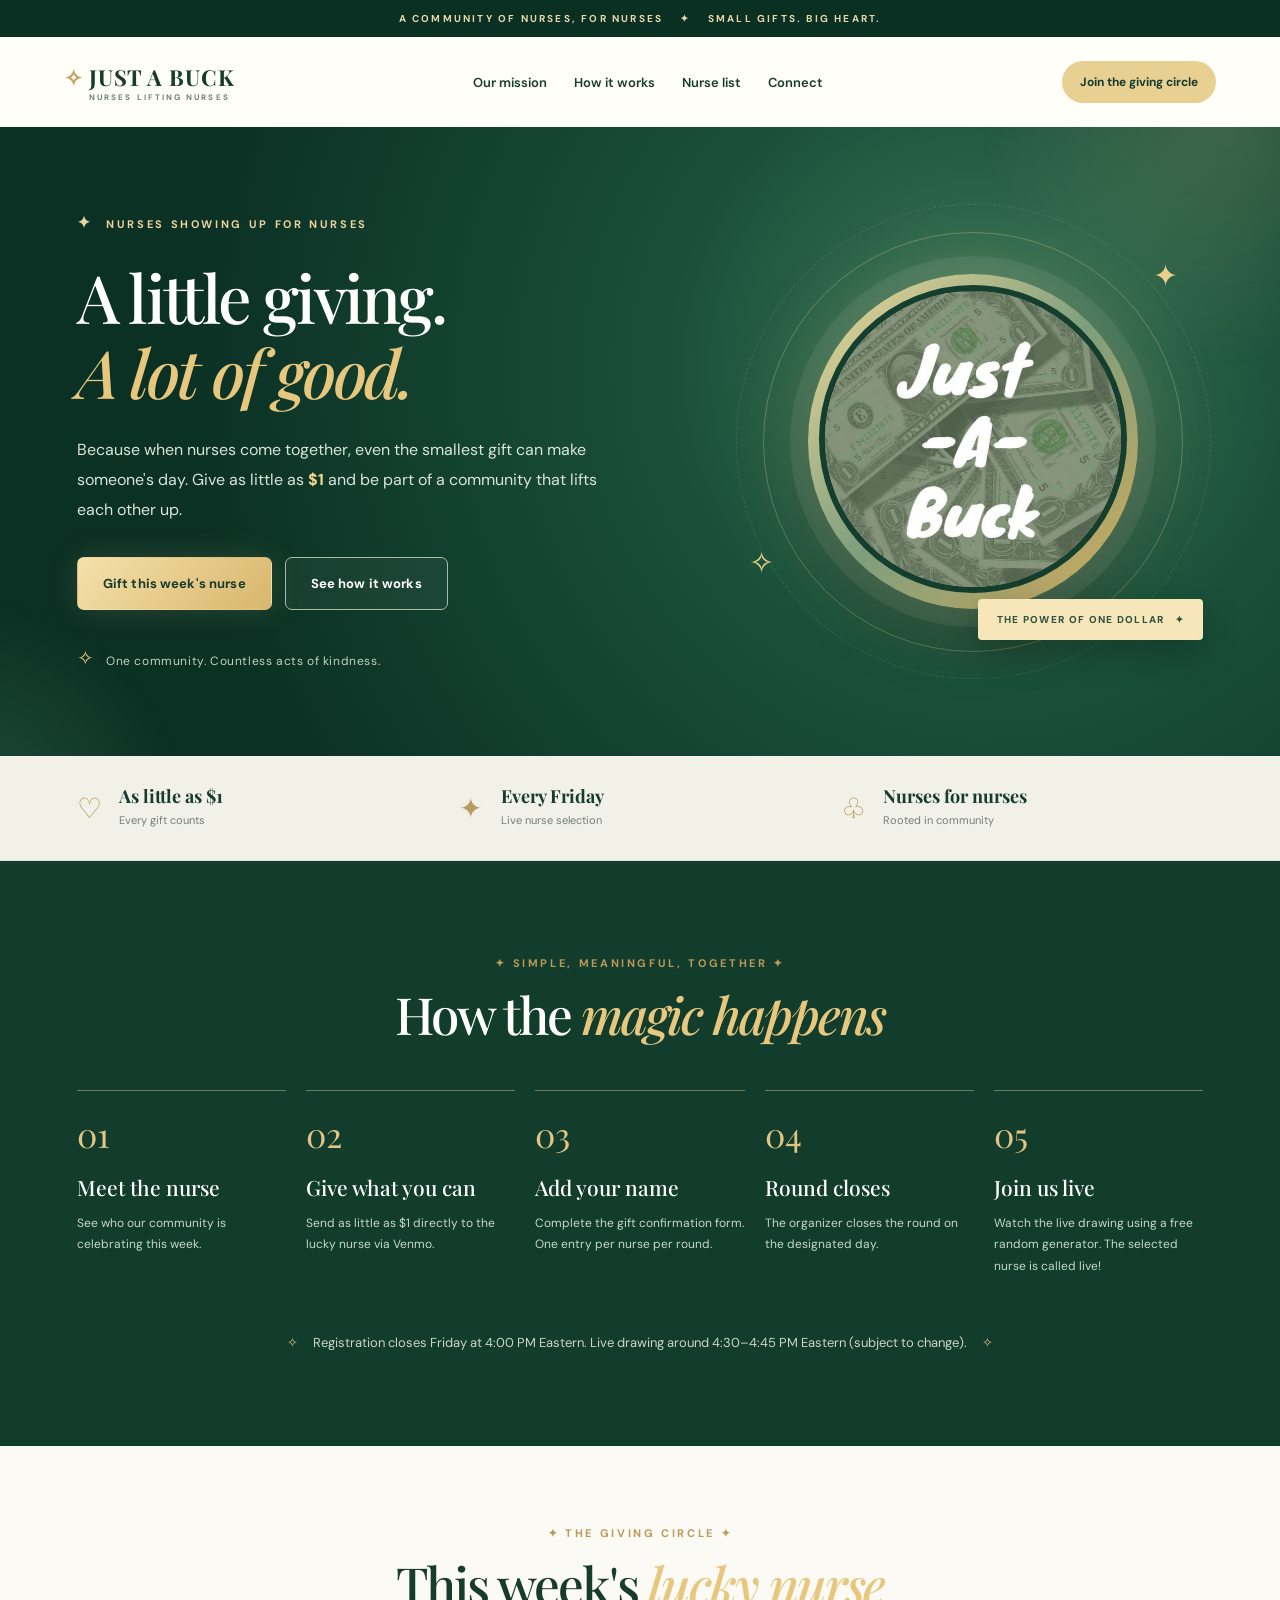
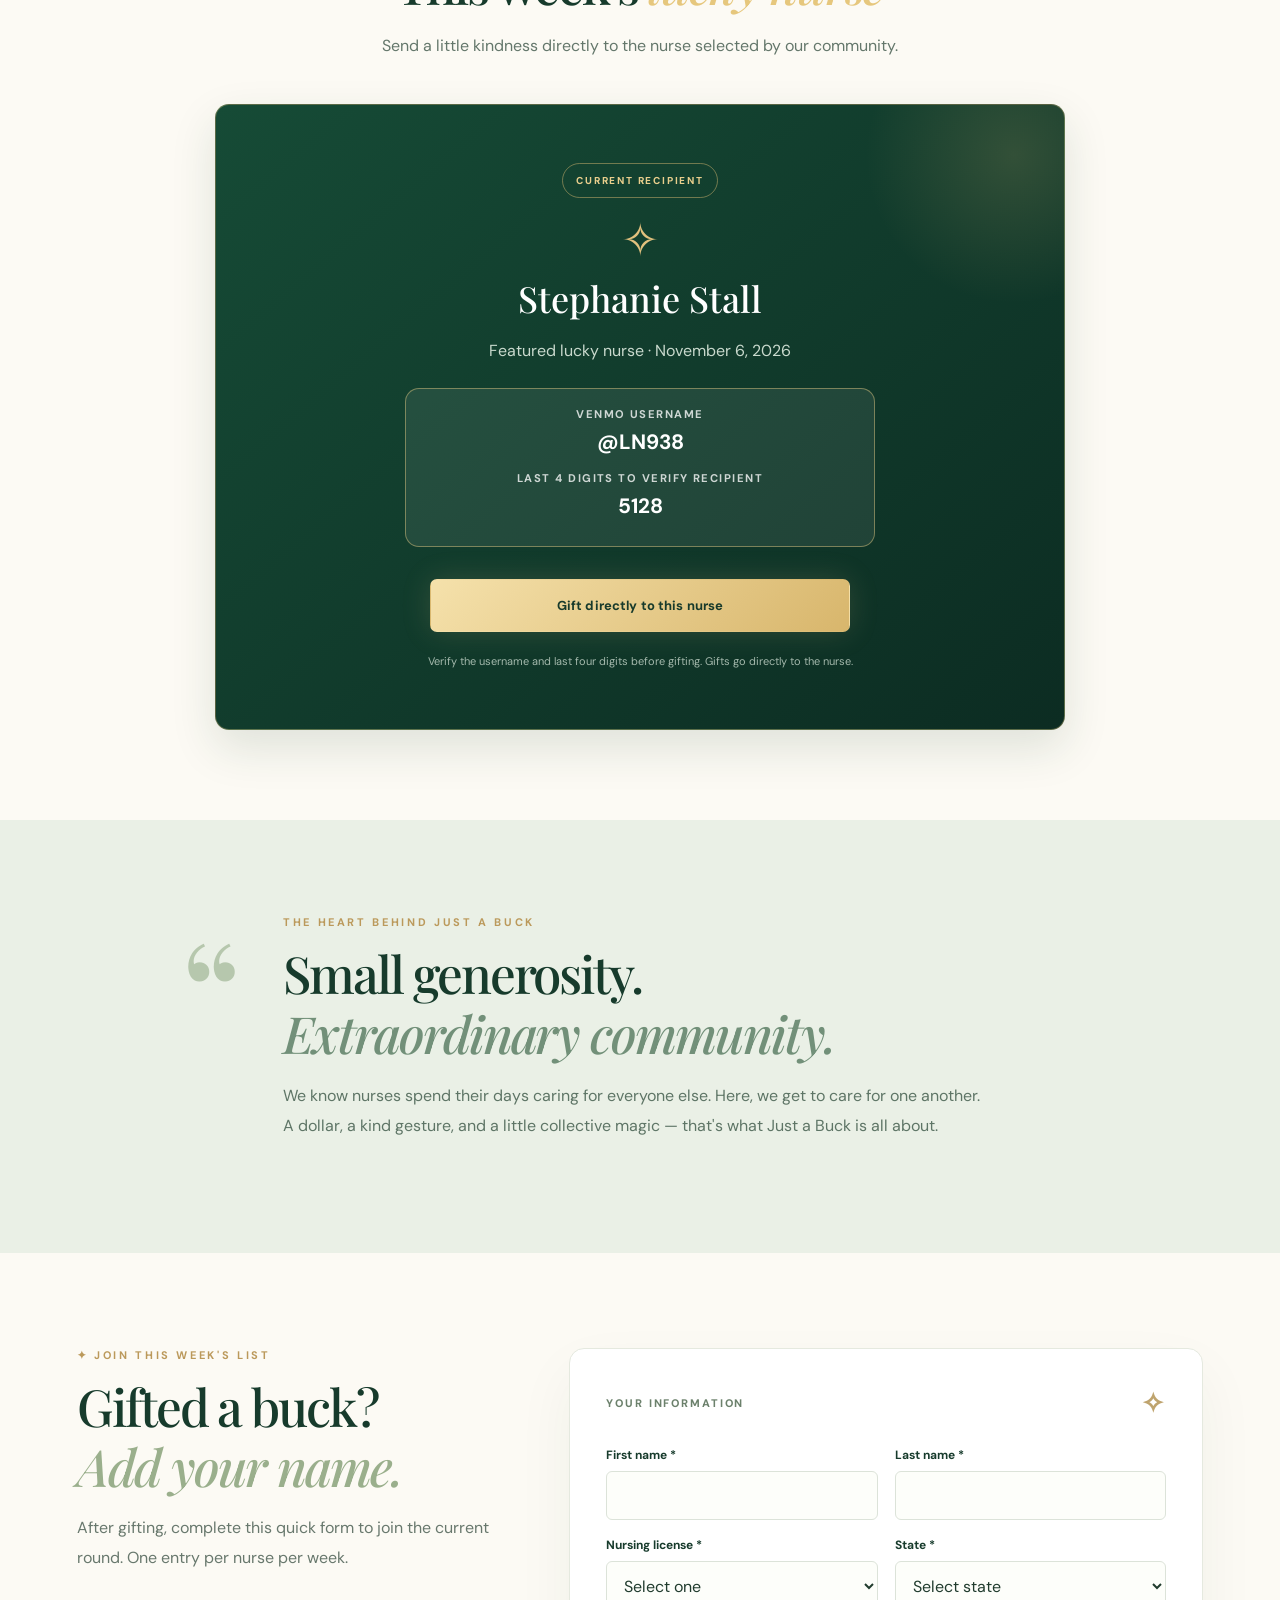
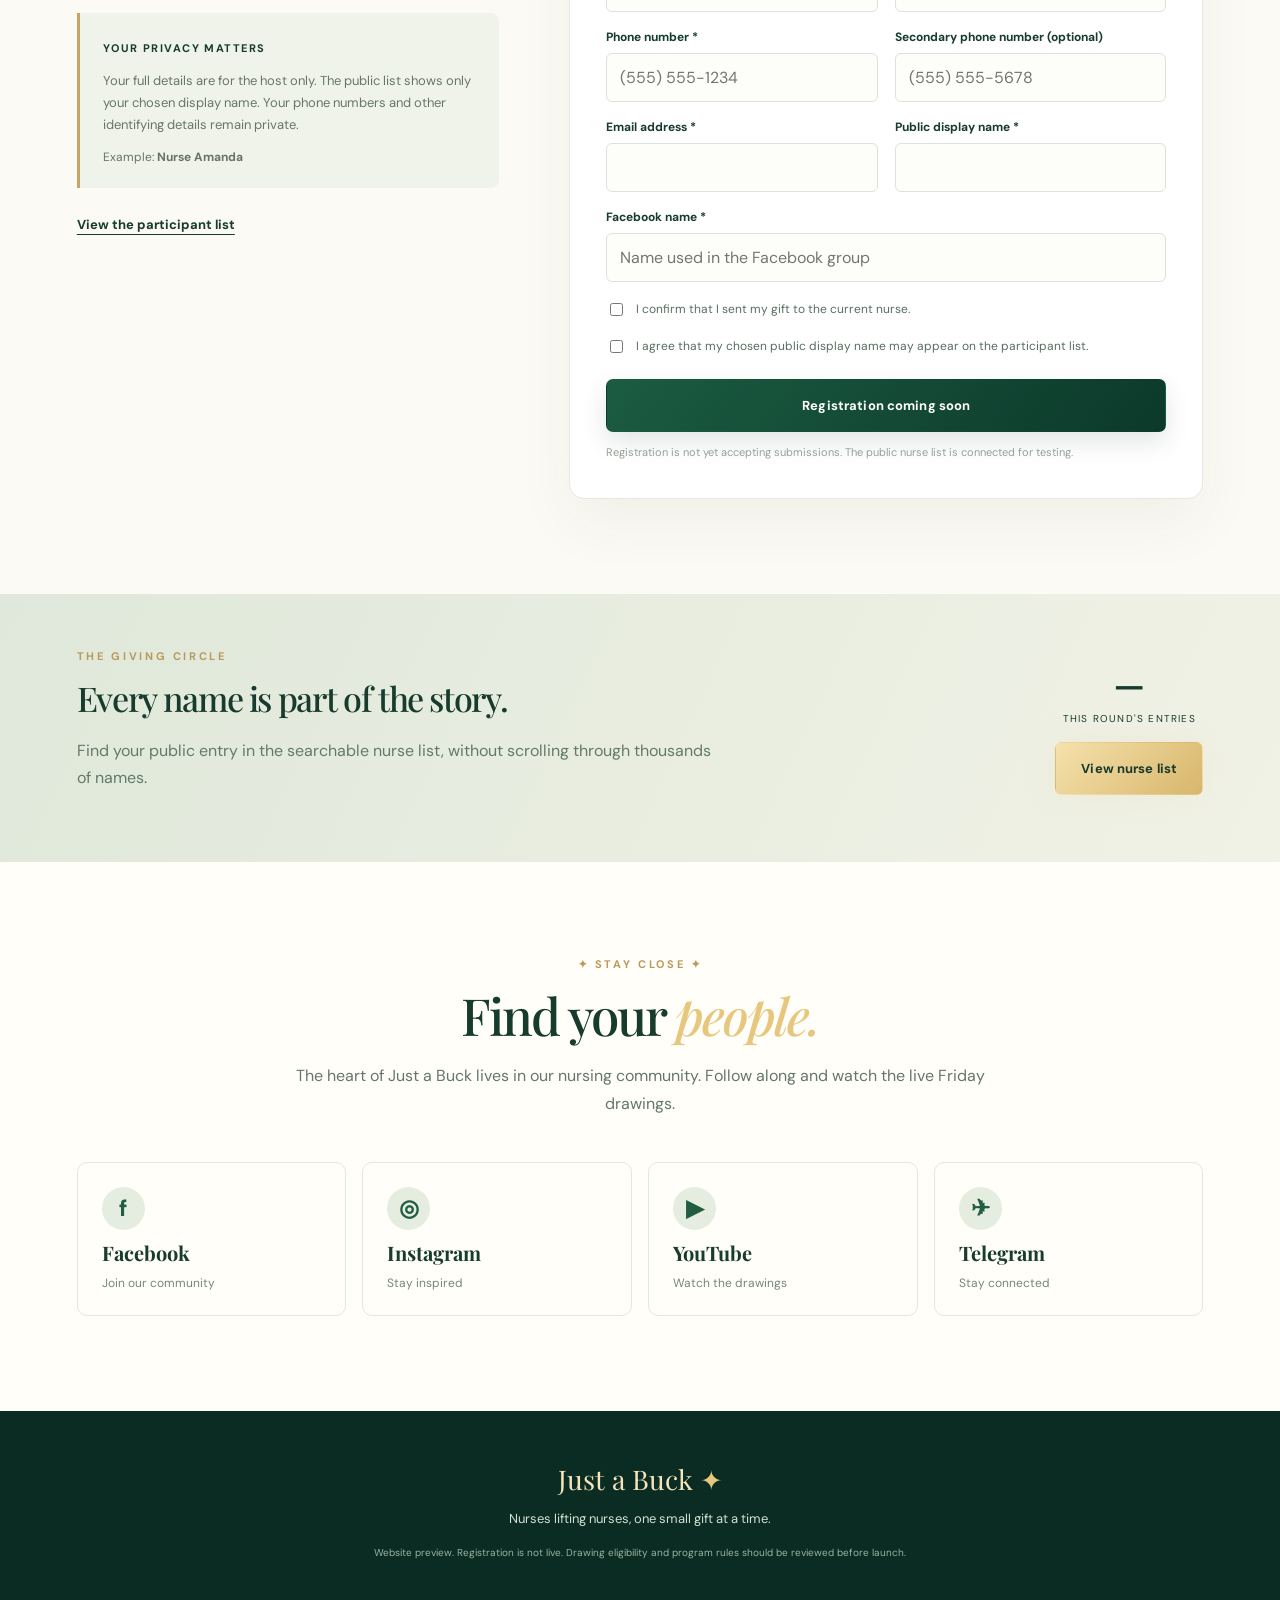
==== just-a-buck-site/index.html @ 77aa222b "just a buck" ====
<!DOCTYPE html>

<html lang="en"><head><meta charset="utf-8"/><meta content="width=device-width, initial-scale=1" name="viewport"/><meta content="#123c2e" name="theme-color"/><meta content="Just a Buck — nurses lifting nurses, one gift at a time." name="description"/><title>Just a Buck | Nurses Lifting Nurses</title><link href="https://fonts.googleapis.com" rel="preconnect"/><link crossorigin="" href="https://fonts.gstatic.com" rel="preconnect"/><link href="https://fonts.googleapis.com/css2?family=DM+Sans:wght@400;500;600;700&amp;family=Playfair+Display:ital,wght@0,500;0,600;0,700;1,500&amp;display=swap" rel="stylesheet"/><link href="styles.css" rel="stylesheet"/></head><body>
<div class="announcement">A COMMUNITY OF NURSES, FOR NURSES <span>✦</span> SMALL GIFTS. BIG HEART.</div>
<header class="site-header"><a class="brand" href="index.html"><span class="brand-spark">✧</span> JUST A BUCK <small>nurses lifting nurses</small></a><nav aria-label="Main navigation"><a href="#story">Our mission</a><a href="#how">How it works</a><a href="participants.html">Nurse list</a><a href="#connect">Connect</a></nav><a class="header-join" href="#confirm">Join the giving circle</a></header>
<main>








<section class="hero"><div class="hero-glow hero-glow-one"></div><div class="hero-glow hero-glow-two"></div><div class="hero-content"><div class="eyebrow"><span class="star">✦</span> NURSES SHOWING UP FOR NURSES</div><h1>A little giving.<br/><em>A lot of good.</em></h1><p>Because when nurses come together, even the smallest gift can make someone's day. Give as little as <strong>$1</strong> and be part of a community that lifts each other up.</p><div class="hero-buttons"><a class="button button-gold" href="#gift">Gift this week's nurse</a><a class="button button-outline" href="#how">See how it works</a></div><div class="hero-note"><span class="twinkle">✧</span> One community. Countless acts of kindness.</div></div><div class="hero-visual"><div class="orbit orbit-one"></div><div class="orbit orbit-two"></div><div class="image-halo"><img alt="Official Just a Buck logo featuring one dollar bills" src="assets/just-a-buck-profile.jpg"/></div><span class="floating-star star-a">✦</span><span class="floating-star star-b">✧</span><div class="image-tag">THE POWER OF ONE DOLLAR <span>✦</span></div></div></section><section aria-label="Community highlights" class="ribbon"><div><span class="ribbon-icon">♡</span><strong>As little as $1</strong><small>Every gift counts</small></div><div><span class="ribbon-icon">✦</span><strong>Every Friday</strong><small>Live nurse selection</small></div><div><span class="ribbon-icon">♧</span><strong>Nurses for nurses</strong><small>Rooted in community</small></div></section><section class="section how-section" id="how"><div class="section-heading"><div class="kicker">✦ SIMPLE, MEANINGFUL, TOGETHER ✦</div><h2>How the <em>magic happens</em></h2></div><div class="steps"><div class="step"><span>01</span><h3>Meet the nurse</h3><p>See who our community is celebrating this week.</p></div><div class="step"><span>02</span><h3>Give what you can</h3><p>Send as little as $1 directly to the lucky nurse via Venmo.</p></div><div class="step"><span>03</span><h3>Add your name</h3><p>Complete the gift confirmation form. One entry per nurse per round.</p></div><div class="step"><span>04</span><h3>Round closes</h3><p>The organizer closes the round on the designated day.</p></div><div class="step"><span>05</span><h3>Join us live</h3><p>Watch the live drawing using a free random generator. The selected nurse is called live!</p></div></div><div class="how-bottom"><span>✧</span> Registration closes Friday at 4:00 PM Eastern. Live drawing around 4:30–4:45 PM Eastern (subject to change). <span>✧</span></div></section><section class="section gift-section" id="gift"><div class="section-heading"><div class="kicker">✦ THE GIVING CIRCLE ✦</div><h2>This week's <em>lucky nurse</em></h2><p>Send a little kindness directly to the nurse selected by our community.</p></div><div class="gift-layout gift-layout-single"><article class="recipient-panel"><div class="panel-light"></div><span class="pill">CURRENT RECIPIENT</span><div class="recipient-ornament">✧</div><h3 id="recipientName">Coming soon</h3><p id="recipientNote">Check our Facebook community for the current lucky nurse.</p><div class="recipient-verification"><span>VENMO USERNAME</span><strong id="recipientVenmoHandle">Awaiting update</strong><span>LAST 4 DIGITS TO VERIFY RECIPIENT</span><strong id="recipientLast4">Awaiting update</strong></div><a aria-disabled="true" class="button button-gold btn-disabled" id="venmoBtn">Gift directly to this nurse</a><p class="recipient-footnote">Verify the username and last four digits before gifting. Gifts go directly to the nurse.</p></article></div></section><section class="section story-section" id="story"><div class="story-inner"><div class="story-mark">“</div><div><div class="kicker">THE HEART BEHIND JUST A BUCK</div><h2>Small generosity.<br/><em>Extraordinary community.</em></h2><p>We know nurses spend their days caring for everyone else. Here, we get to care for one another. A dollar, a kind gesture, and a little collective magic — that's what Just a Buck is all about.</p></div></div></section><section class="section confirm-section" id="confirm"><div class="form-intro"><div class="kicker">✦ JOIN THIS WEEK'S LIST</div><h2>Gifted a buck?<br/><em>Add your name.</em></h2><p>After gifting, complete this quick form to join the current round. One entry per nurse per week.</p><div class="privacy-card"><strong>YOUR PRIVACY MATTERS</strong><p>Your full details are for the host only. The public list shows only your chosen display name. Your phone numbers and other identifying details remain private.</p><div class="sample">Example: <b>Nurse Amanda</b></div></div><a class="text-link" href="participants.html">View the participant list</a></div><div class="form-card"><div class="form-card-header"><span>YOUR INFORMATION</span><span class="form-star">✧</span></div><form id="entryForm"><div class="form-grid"><div class="field"><label for="firstName">First name *</label><input autocomplete="given-name" id="firstName" maxlength="60" required=""/></div><div class="field"><label for="lastName">Last name *</label><input autocomplete="family-name" id="lastName" maxlength="60" required=""/></div><div class="field"><label for="license">Nursing license *</label><select id="license" required=""><option value="">Select one</option><option>RN</option><option>LPN</option></select></div><div class="field"><label for="state">State *</label><select id="state" required=""><option value="">Select state</option></select></div><div class="field"><label for="phone">Phone number *</label><input autocomplete="tel" id="phone" inputmode="tel" placeholder="(555) 555-1234" required="" type="tel"/></div><div class="field"><label for="backupPhone">Secondary phone number (optional)</label><input id="backupPhone" inputmode="tel" placeholder="(555) 555-5678" type="tel"/></div><div class="field"><label for="email">Email address *</label><input autocomplete="email" id="email" required="" type="email"/></div><div class="field"><label for="displayName">Public display name *</label><input id="displayName" maxlength="60" required=""/></div><div class="field full"><label for="facebookName">Facebook name *</label><input id="facebookName" maxlength="100" placeholder="Name used in the Facebook group" required=""/></div></div><label class="check"><input required="" type="checkbox"/><span>I confirm that I sent my gift to the current nurse.</span></label><label class="check"><input required="" type="checkbox"/><span>I agree that my chosen public display name may appear on the participant list.</span></label><button class="button button-deep form-submit" id="submitEntry" type="submit">Submit my entry</button><div aria-live="polite" class="status hide" id="formStatus" role="status"></div><p class="smallprint">Registration is not yet accepting submissions. The public nurse list is connected for testing.</p></form></div></section><section class="list-band"><div><div class="kicker">THE GIVING CIRCLE</div><h2>Every name is part of the story.</h2><p>Find your public entry in the searchable nurse list, without scrolling through thousands of names.</p></div><div class="list-band-action"><div class="list-count"><strong id="count">—</strong><small>THIS ROUND'S ENTRIES</small></div><a class="button button-gold" href="participants.html">View nurse list</a></div></section><section class="section connect-section" id="connect"><div class="section-heading"><div class="kicker">✦ STAY CLOSE ✦</div><h2>Find your <em>people.</em></h2><p>The heart of Just a Buck lives in our nursing community. Follow along and watch the live Friday drawings.</p></div><div class="social-grid"><a class="social" id="facebook" rel="noopener noreferrer" target="_blank"><span class="social-symbol">f</span><strong>Facebook</strong><small>Join our community</small></a><a class="social" id="instagram" rel="noopener noreferrer" target="_blank"><span class="social-symbol">◎</span><strong>Instagram</strong><small>Stay inspired</small></a><a class="social" id="youtube" rel="noopener noreferrer" target="_blank"><span class="social-symbol">▶</span><strong>YouTube</strong><small>Watch the drawings</small></a><a class="social" id="telegram" rel="noopener noreferrer" target="_blank"><span class="social-symbol">✈</span><strong>Telegram</strong><small>Stay connected</small></a></div></section></main><footer><div class="footer-brand">Just a Buck <span>✦</span></div><p>Nurses lifting nurses, one small gift at a time.</p><small>Website preview. Registration is not live. Drawing eligibility and program rules should be reviewed before launch.</small></footer><script src="config.js"></script><script src="app.js"></script></body></html>
---- just-a-buck-site/styles.css ----
:root{--forest:#103c2d;--deep:#08291f;--emerald:#23634a;--sage:#a8b9a3;--gold:#e6c77d;--cream:#fcfaf4;--ink:#173b2c;--muted:#64776b;--border:#e4e9dd}*{box-sizing:border-box}html{scroll-behavior:smooth}body{margin:0;font-family:'DM Sans',Arial,sans-serif;background:var(--cream);color:var(--ink)}a{color:inherit;text-decoration:none}button,input,select{font:inherit}.announcement{background:#0a3023;color:#e9d8aa;text-align:center;font-size:10px;letter-spacing:.22em;padding:12px 15px;font-weight:700}.announcement span{padding:0 13px}.site-header{min-height:90px;padding:18px max(5%,calc((100% - 1200px)/2));display:flex;align-items:center;justify-content:space-between;gap:20px;background:#fffef9}.brand{font-family:'Playfair Display',serif;font-weight:700;font-size:22px;letter-spacing:.04em;white-space:nowrap}.brand-spark{color:#c5a15e}.brand small{display:block;font-family:'DM Sans',sans-serif;text-transform:uppercase;font-size:8px;letter-spacing:.26em;color:#6c8271;margin-left:25px}.site-header nav{display:flex;gap:27px;font-size:13px;font-weight:600}.site-header nav a:hover,.text-link:hover{color:#b58b3b}.header-join{background:#e8cf92;padding:13px 18px;border-radius:40px;font-size:12px;font-weight:700;white-space:nowrap}.hero{min-height:625px;background:radial-gradient(circle at 77% 38%,#3a7759 0%,#1a503a 30%,#0b3024 76%);color:white;display:grid;grid-template-columns:1.15fr .85fr;align-items:center;padding:85px max(6%,calc((100% - 1170px)/2));gap:45px;position:relative;overflow:hidden}.hero-glow{position:absolute;pointer-events:none;border-radius:50%;filter:blur(6px)}.hero-glow-one{height:500px;width:500px;right:-190px;top:-250px;background:radial-gradient(circle,#d6c58730,transparent 67%)}.hero-glow-two{height:460px;width:460px;left:-270px;bottom:-300px;background:radial-gradient(circle,#6da67b42,transparent 70%)}.hero-content,.hero-visual{position:relative;z-index:1}.eyebrow,.kicker{font-size:11px;letter-spacing:.24em;font-weight:700;color:#bb995b}.hero .eyebrow{color:#ead3a0}.star{font-size:16px;margin-right:8px}.hero h1,.section h2,.list-band h2{font-family:'Playfair Display',Georgia,serif;font-weight:500;letter-spacing:-.04em}.hero h1{font-size:clamp(49px,5.2vw,79px);line-height:1.13;margin:26px 0}.hero h1 em,.section h2 em,.venmo-panel h3 em{color:var(--gold);font-weight:500}.hero p{font-size:16px;line-height:1.85;color:#d7e5db;max-width:535px}.hero p strong{color:#f2d58e}.hero-buttons{display:flex;gap:13px;flex-wrap:wrap;margin-top:33px}.button{display:inline-flex;align-items:center;justify-content:center;text-align:center;padding:17px 25px;border-radius:7px;font-size:13px;font-weight:700;letter-spacing:.01em;border:1px solid transparent;cursor:pointer;transition:transform .2s,box-shadow .2s}.button:hover{transform:translateY(-2px);box-shadow:0 10px 25px #0002}.button-gold{background:linear-gradient(135deg,#f5e1ab,#d8b66c);color:#173a2b;box-shadow:0 0 30px #f1d18e25}.button-outline{border-color:#a8bca5;color:white;background:#ffffff0b}.button-deep{background:linear-gradient(130deg,#1b5c42,#0c392a);color:#fff;box-shadow:0 10px 24px #173d2920}.hero-note{margin-top:35px;font-size:12px;letter-spacing:.05em;color:#bed2c1}.twinkle{color:#e4c680;font-size:20px;margin-right:8px}.hero-visual{min-height:420px;display:flex;align-items:center;justify-content:center}.image-halo{width:min(330px,85%);aspect-ratio:1;border-radius:50%;padding:11px;background:linear-gradient(135deg,#f1db9b,#7d9e7d,#d4ac5b);box-shadow:0 0 0 18px #fff1,0 0 85px #d8cb8255,0 30px 60px #0005;z-index:2}.image-halo img{width:100%;height:100%;object-fit:cover;border-radius:50%;border:6px solid #143e2d}.orbit{position:absolute;border:1px solid #d8c88d55;border-radius:50%;width:420px;height:420px}.orbit-two{width:475px;height:475px;border-style:dashed;opacity:.45}.floating-star{position:absolute;color:#e9cf89;font-size:30px}.star-a{top:24px;right:25px}.star-b{bottom:70px;left:5px}.image-tag{position:absolute;z-index:3;bottom:12px;right:0;background:#f6e6ba;color:#31523d;padding:14px 19px;border-radius:4px;font-size:10px;font-weight:800;letter-spacing:.13em;box-shadow:0 12px 35px #0004}.image-tag span{margin-left:7px}.ribbon{display:grid;grid-template-columns:repeat(3,1fr);background:#f1f1e7;border-bottom:1px solid #e3e4d9;padding:28px max(6%,calc((100% - 1160px)/2));gap:20px}.ribbon>div{display:grid;grid-template-columns:42px 1fr;grid-template-rows:1fr 1fr;align-items:center}.ribbon-icon{grid-row:span 2;font-size:28px;color:#b69c62}.ribbon strong{font-family:'Playfair Display',serif;font-size:18px}.ribbon small{font-size:11px;color:#708176}.section{padding:95px max(6%,calc((100% - 1160px)/2))}.section-heading{text-align:center;max-width:750px;margin:0 auto 45px}.section h2{font-size:clamp(35px,4vw,54px);line-height:1.18;margin:14px 0 17px}.section-heading p{color:var(--muted);line-height:1.7}.gift-layout{display:grid;grid-template-columns:1fr 1fr;gap:25px}.recipient-panel,.venmo-panel{border-radius:14px;min-height:410px;padding:45px;position:relative;overflow:hidden}.recipient-panel{background:linear-gradient(140deg,#164b36,#0c2c22);color:#fff;box-shadow:0 18px 45px #173d2920}.panel-light{position:absolute;right:-100px;top:-100px;width:300px;height:300px;border-radius:50%;background:radial-gradient(circle,#c5ad6d30,transparent 70%)}.pill{display:inline-block;font-size:10px;font-weight:800;letter-spacing:.18em;color:#e8ce8c;border:1px solid #c6ac6b88;padding:10px 13px;border-radius:50px}.recipient-ornament{font-size:46px;color:#e2c17e;margin-top:23px}.recipient-panel h3,.venmo-panel h3{font-family:'Playfair Display',serif;font-size:36px;font-weight:500;margin:4px 0 13px}.recipient-panel p{color:#c9d9cd;line-height:1.65}.recipient-panel .button{margin-top:14px}.recipient-footnote,.smallprint{font-size:11px!important;line-height:1.7!important;opacity:.8}.btn-disabled{opacity:.5;cursor:not-allowed;pointer-events:none}.venmo-panel{background:linear-gradient(145deg,#f8f3e5,#edf1e8);border:1px solid #e5e3d3}.venmo-icon{width:52px;height:52px;border-radius:50%;background:#d9e7d8;color:#21674a;font-family:'Playfair Display',serif;font-size:32px;display:grid;place-items:center;margin-bottom:20px}.venmo-panel h3{color:#183f2d}.venmo-panel h3 em{color:#b68e4b}.venmo-panel>p{color:#637668;line-height:1.75}.venmo-panel .button{margin-top:10px}.story-section{background:#eaf0e6}.story-inner{display:flex;gap:40px;max-width:920px;margin:auto;align-items:start}.story-mark{font:150px/1 'Playfair Display',serif;color:#b6c7ad}.story-section h2 em{color:#729079}.story-section p{max-width:700px;line-height:1.9;color:#5e7566}.confirm-section{display:grid;grid-template-columns:.8fr 1.2fr;gap:70px;align-items:start}.confirm-section h2 em{color:#9aaf8c}.form-intro>p{line-height:1.85;color:#68786d}.privacy-card{margin:40px 0 25px;background:#f0f3e9;padding:23px;border-left:3px solid #c6a666;border-radius:0 8px 8px 0}.privacy-card strong{font-size:11px;letter-spacing:.13em}.privacy-card p{font-size:13px;line-height:1.7;color:#68766a}.sample{font-size:12px;color:#647566}.text-link{font-size:13px;font-weight:700;text-decoration:underline;text-underline-offset:5px}.form-card{background:#fff;border:1px solid #e5e9df;border-radius:15px;padding:36px;box-shadow:0 25px 60px #173d290d}.form-card-header{display:flex;justify-content:space-between;align-items:center;margin-bottom:25px;font-size:11px;font-weight:800;letter-spacing:.17em;color:#6c816c}.form-star{font-size:28px;color:#bfa46e}.form-grid{display:grid;grid-template-columns:1fr 1fr;gap:17px}.field{display:flex;flex-direction:column;gap:8px}.field.full{grid-column:1/-1}.field label{font-size:12px;font-weight:700}.field input,.field select{width:100%;padding:13px;border:1px solid #dce3d9;border-radius:6px;background:#fdfefa;color:#213c2e;min-width:0}.field input:focus,.field select:focus{outline:2px solid #b5cbad;outline-offset:1px}.check{display:flex;gap:10px;font-size:12px;line-height:1.6;color:#586e60;margin-top:18px}.check input{accent-color:#286348;align-self:flex-start;margin-top:3px}.form-submit{width:100%;margin-top:23px}.status{margin-top:15px;padding:12px;border-radius:6px;background:#eff4e9;font-size:13px}.hide{display:none}.form-card .smallprint{color:#7d897e;margin-bottom:0}.how-section{background:#123d2d;color:white}.how-section .section-heading h2 em{color:#e6c77d}.steps{display:grid;grid-template-columns:repeat(5,1fr);gap:20px}.step{border-top:1px solid #d3c28a77;padding-top:20px}.step span{font-family:'Playfair Display',serif;font-size:34px;color:#e1c581}.step h3{font-family:'Playfair Display',serif;font-size:21px;font-weight:500;margin:16px 0 10px}.step p{font-size:12px;line-height:1.8;color:#c5d8c9}.how-bottom{text-align:center;margin-top:45px;color:#c9d6c5;font-size:13px}.how-bottom span{color:#e6c77d;margin:0 12px}.list-band{background:linear-gradient(115deg,#dfe8da,#f1f2e6);padding:55px max(6%,calc((100% - 1160px)/2));display:flex;justify-content:space-between;align-items:center;gap:35px}.list-band h2{font-size:34px;margin:12px 0}.list-band p{color:#647a68;max-width:650px;line-height:1.7}.list-band-action{text-align:center;flex-shrink:0}.list-count{margin-bottom:15px}.list-count strong{font-family:'Playfair Display',serif;font-size:34px;display:block}.list-count small{font-size:10px;letter-spacing:.12em}.connect-section{background:#fffef9}.social-grid{display:grid;grid-template-columns:repeat(4,1fr);gap:16px}.social{border:1px solid #e2e8de;border-radius:10px;padding:24px;display:flex;flex-direction:column;gap:9px;transition:background .2s,transform .2s}.social:hover{background:#edf3e9;transform:translateY(-3px)}.social-symbol{display:grid;place-items:center;width:43px;height:43px;border-radius:50%;background:#e4eddf;color:#215d42;font-size:23px;font-weight:700}.social strong{font-family:'Playfair Display',serif;font-size:20px}.social small{color:#758779;font-size:12px}footer{background:#0b2c22;color:#d1dfd3;text-align:center;padding:50px 20px}footer .footer-brand{font-family:'Playfair Display',serif;font-size:27px;color:#f4e5bd}footer .footer-brand span{color:#e6c77d}footer p{font-size:13px}footer small{font-size:10px;color:#99b4a3}@media(max-width:950px){.site-header nav{display:none}.hero{grid-template-columns:1fr;padding:70px 7% 60px;text-align:center}.hero p{margin-left:auto;margin-right:auto}.hero-buttons{justify-content:center}.hero-visual{min-height:350px}.image-halo{width:260px}.orbit{width:340px;height:340px}.orbit-two{width:390px;height:390px}.confirm-section{grid-template-columns:1fr;gap:25px}.steps{grid-template-columns:repeat(3,1fr)}.social-grid{grid-template-columns:repeat(2,1fr)}}@media(max-width:640px){.announcement{font-size:8px;letter-spacing:.1em}.site-header{min-height:70px;padding:15px 5%}.brand{font-size:18px}.header-join{font-size:10px;padding:11px}.hero h1{font-size:48px}.hero{padding-top:55px}.hero-visual{min-height:290px}.image-halo{width:225px}.orbit{width:290px;height:290px}.orbit-two{width:315px;height:315px}.image-tag{font-size:8px;bottom:0}.ribbon{grid-template-columns:1fr;gap:17px;padding:25px 9%}.section{padding:65px 6%}.gift-layout{grid-template-columns:1fr}.recipient-panel,.venmo-panel{padding:32px;min-height:0}.story-inner{gap:12px}.story-mark{font-size:85px}.form-card{padding:24px}.form-grid{grid-template-columns:1fr}.steps{grid-template-columns:1fr 1fr}.list-band{display:block;padding:45px 7%}.list-band-action{text-align:left;margin-top:24px}.social-grid{grid-template-columns:1fr 1fr;gap:9px}.social{padding:15px}.social strong{font-size:17px}.hero-buttons .button{width:100%}}@media(prefers-reduced-motion:reduce){*,*:before,*:after{scroll-behavior:auto!important;transition:none!important}}

/* Participant list page */.container{max-width:1150px;margin:auto}.page-intro{background:linear-gradient(115deg,#143e2e,#266247);padding:65px 6%;color:white}.page-intro .container{max-width:1150px}.page-intro h1{font:500 52px 'Playfair Display',serif;margin:12px 0}.page-intro p{color:#d3e4d6}.card{background:#fff;border:1px solid var(--border);border-radius:14px;padding:32px;box-shadow:0 20px 45px #173d290d}.list-toolbar{display:flex;align-items:center;justify-content:space-between;gap:18px;margin-bottom:24px}.list-toolbar h3{font:500 26px 'Playfair Display',serif}.small{font-size:12px;color:var(--muted)}.search-input{width:100%;padding:13px;border:1px solid #dce3d9;border-radius:6px}.entries{padding:0;list-style:none}.entries li{padding:13px 15px;border-bottom:1px solid var(--border)}.entries li:nth-child(odd){background:#f5f8f1}.pager{display:flex;gap:16px;align-items:center;justify-content:center;margin-top:22px}.pager button:disabled{opacity:.4;cursor:not-allowed}.page-intro+.section{padding-top:50px;padding-bottom:70px}@media(max-width:640px){.list-toolbar{display:block}.search-input{margin-top:15px;max-width:100%!important}.page-intro h1{font-size:40px}.card{padding:18px}}

/* Current recipient verification and optional Venmo screenshot */
.recipient-verification{margin:22px auto;display:grid;gap:6px;padding:18px;border:1px solid rgba(233,204,131,.45);border-radius:14px;background:rgba(255,255,255,.08);max-width:380px;text-align:center}
.recipient-verification span{font-size:.7rem;letter-spacing:.13em;font-weight:700;opacity:.78}
.recipient-verification strong{font-size:1.3rem;margin-bottom:9px;overflow-wrap:anywhere}
.venmo-screenshot-wrap{margin:18px auto;max-width:320px}
.venmo-screenshot-wrap img{width:100%;height:auto;max-height:360px;object-fit:contain;border-radius:14px;border:2px solid #d9e6d8;background:white}
.screenshot-empty{border:2px dashed #b8cdb8;border-radius:14px;min-height:180px;display:flex;flex-direction:column;justify-content:center;align-items:center;gap:8px;text-align:center;padding:20px;margin:18px 0;color:#315d46}
.screenshot-empty span{font-size:2rem}.screenshot-empty small{max-width:240px}.venmo-screenshot-wrap[hidden],.screenshot-empty[hidden]{display:none!important}

/* Updated section flow: one centered recipient card, no duplicate verification panel */
.gift-layout-single{display:flex;justify-content:center;align-items:stretch;max-width:850px;margin:0 auto}
.gift-layout-single .recipient-panel{width:100%;min-height:0;padding:clamp(32px,5vw,58px);text-align:center;border:1px solid rgba(230,199,125,.35)}
.gift-layout-single .recipient-panel .recipient-ornament{margin-top:12px}
.gift-layout-single .recipient-verification{max-width:470px;margin:24px auto;grid-template-columns:1fr;gap:7px}
.gift-layout-single .recipient-panel .button{margin-top:8px;max-width:420px;width:100%}
.gift-layout-single .recipient-footnote{max-width:480px;margin:20px auto 0}
.gift-section{padding-top:80px;padding-bottom:90px}
@media(max-width:640px){.gift-section{padding-top:60px;padding-bottom:65px}.gift-layout-single .recipient-panel{padding:32px 22px}.gift-layout-single .recipient-verification{margin:18px auto}}
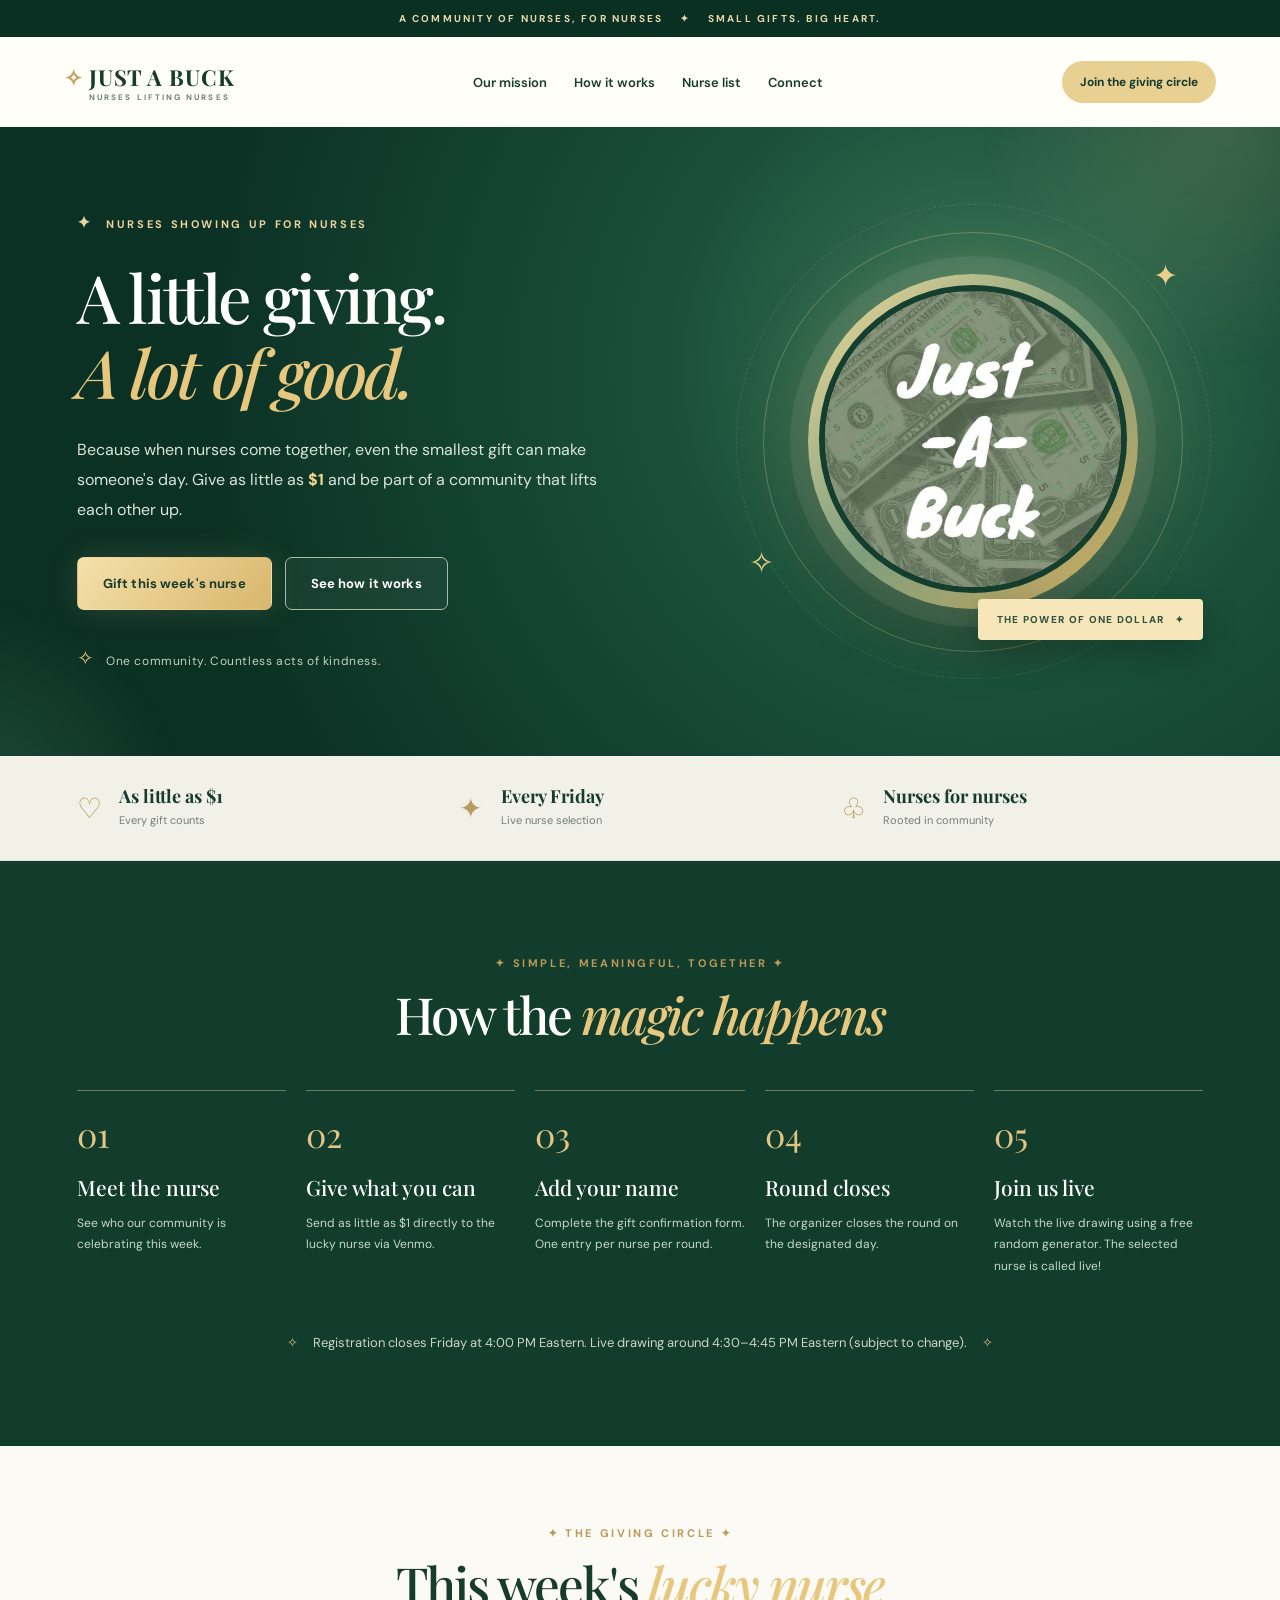
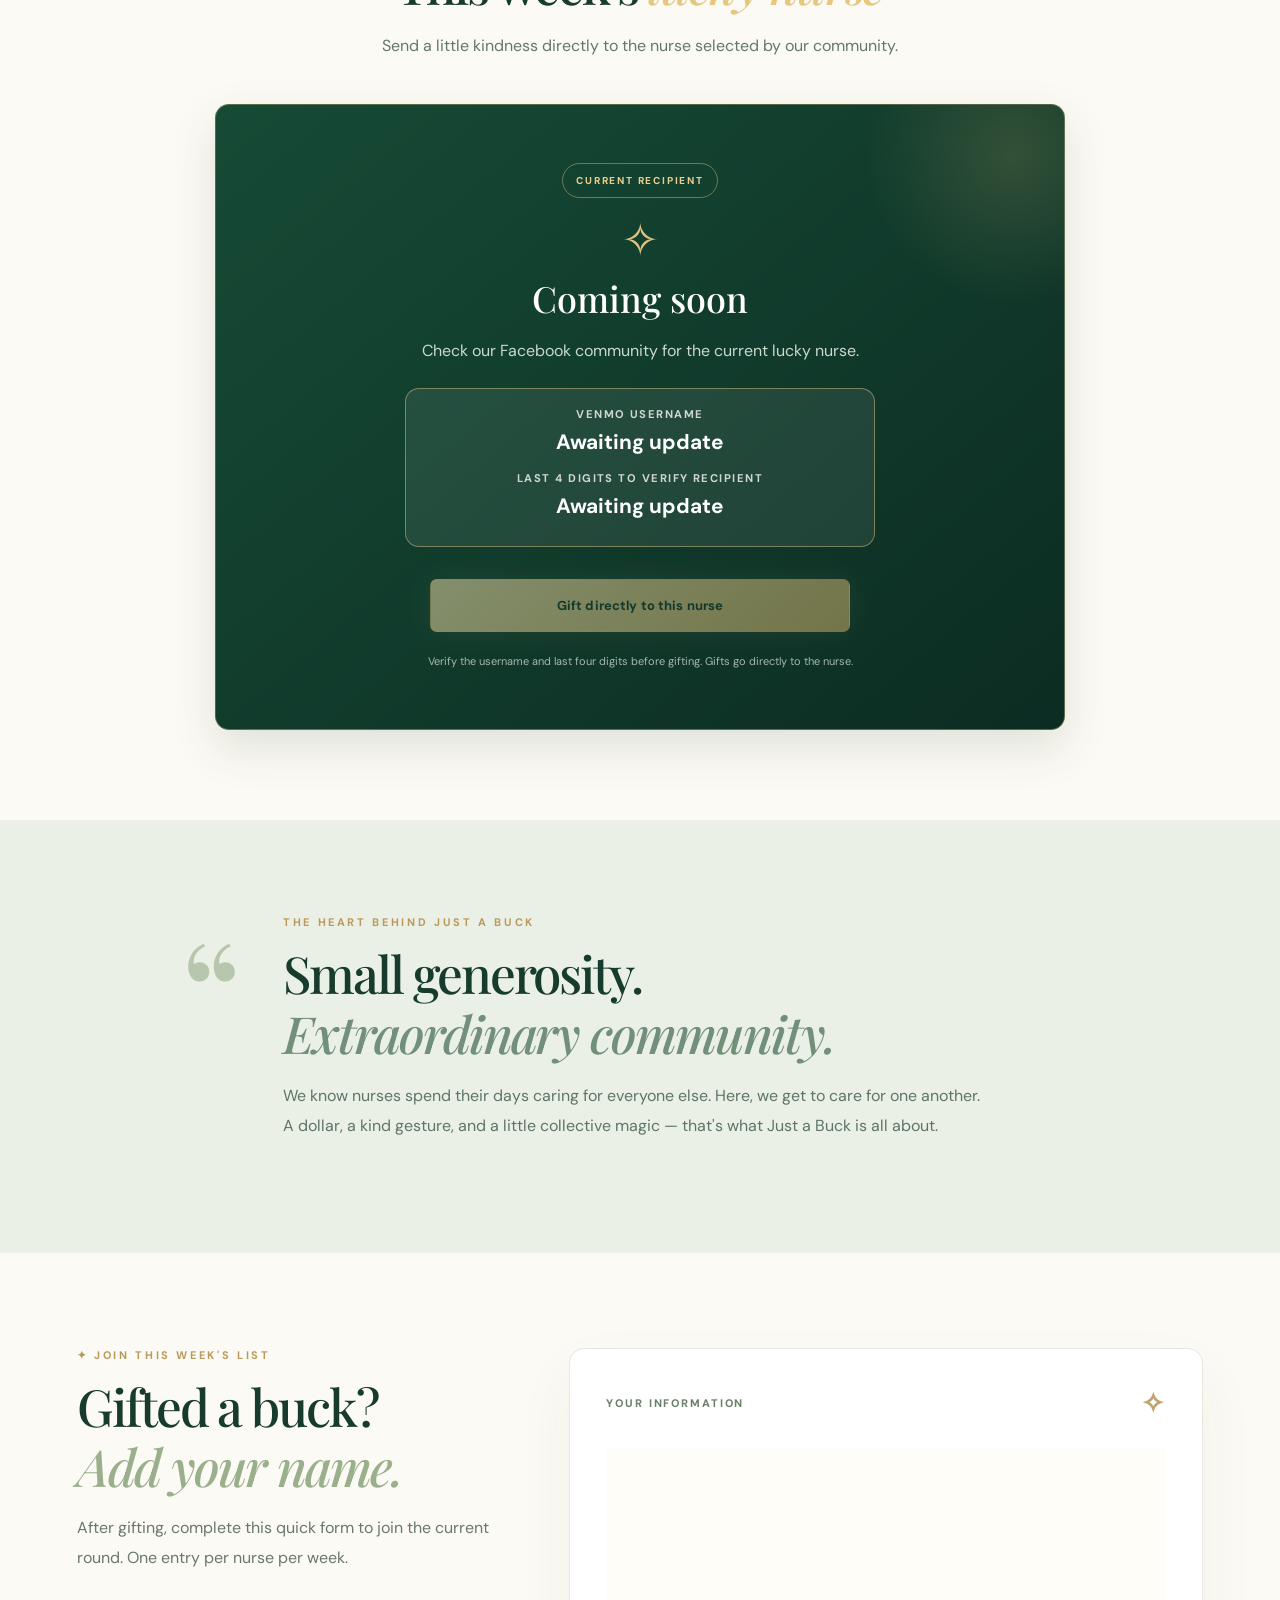
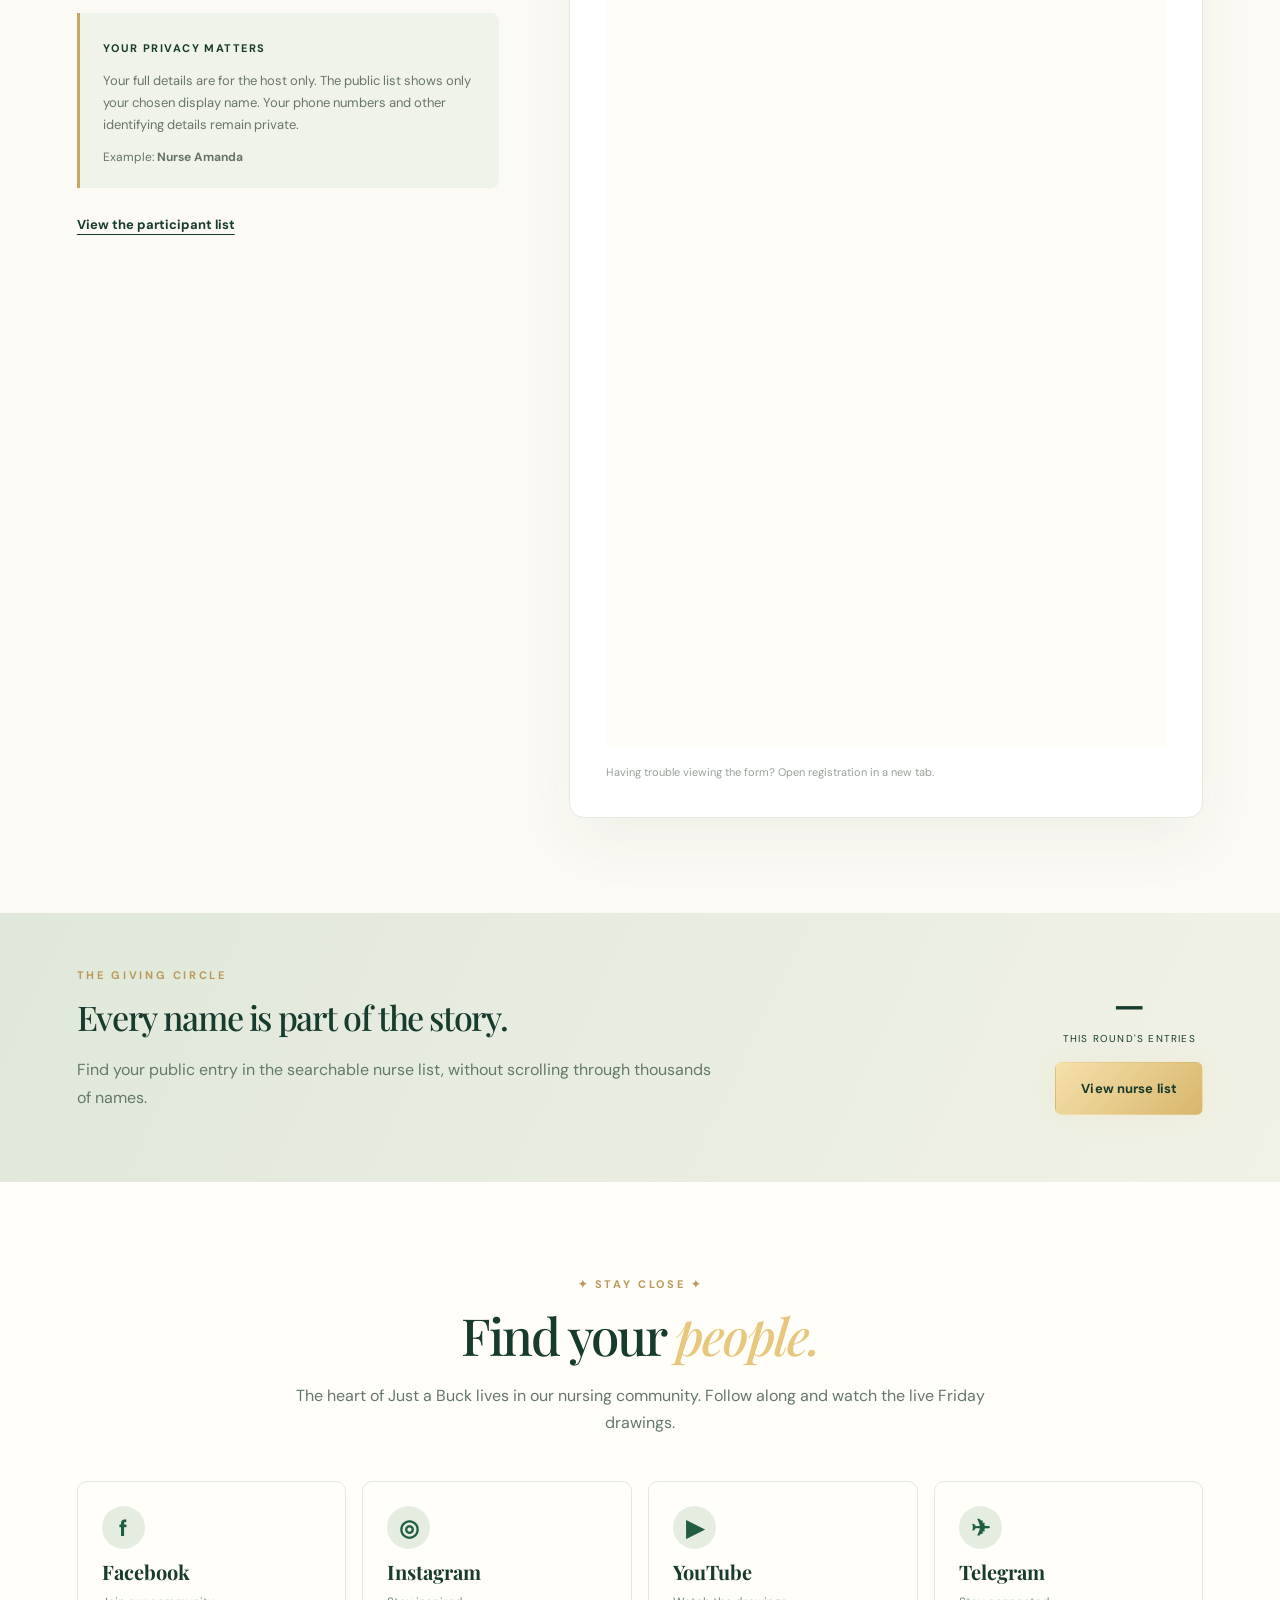
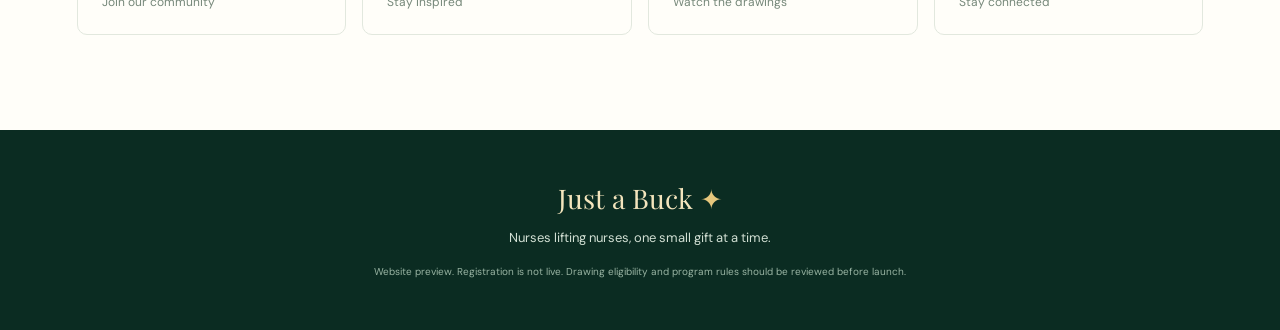
==== commit 3435e0da: "Update index.html" ====
--- a/just-a-buck-site/index.html
+++ b/just-a-buck-site/index.html
@@ -12,4 +12,8 @@
 
 
 
-<section class="hero"><div class="hero-glow hero-glow-one"></div><div class="hero-glow hero-glow-two"></div><div class="hero-content"><div class="eyebrow"><span class="star">✦</span> NURSES SHOWING UP FOR NURSES</div><h1>A little giving.<br/><em>A lot of good.</em></h1><p>Because when nurses come together, even the smallest gift can make someone's day. Give as little as <strong>$1</strong> and be part of a community that lifts each other up.</p><div class="hero-buttons"><a class="button button-gold" href="#gift">Gift this week's nurse</a><a class="button button-outline" href="#how">See how it works</a></div><div class="hero-note"><span class="twinkle">✧</span> One community. Countless acts of kindness.</div></div><div class="hero-visual"><div class="orbit orbit-one"></div><div class="orbit orbit-two"></div><div class="image-halo"><img alt="Official Just a Buck logo featuring one dollar bills" src="assets/just-a-buck-profile.jpg"/></div><span class="floating-star star-a">✦</span><span class="floating-star star-b">✧</span><div class="image-tag">THE POWER OF ONE DOLLAR <span>✦</span></div></div></section><section aria-label="Community highlights" class="ribbon"><div><span class="ribbon-icon">♡</span><strong>As little as $1</strong><small>Every gift counts</small></div><div><span class="ribbon-icon">✦</span><strong>Every Friday</strong><small>Live nurse selection</small></div><div><span class="ribbon-icon">♧</span><strong>Nurses for nurses</strong><small>Rooted in community</small></div></section><section class="section how-section" id="how"><div class="section-heading"><div class="kicker">✦ SIMPLE, MEANINGFUL, TOGETHER ✦</div><h2>How the <em>magic happens</em></h2></div><div class="steps"><div class="step"><span>01</span><h3>Meet the nurse</h3><p>See who our community is celebrating this week.</p></div><div class="step"><span>02</span><h3>Give what you can</h3><p>Send as little as $1 directly to the lucky nurse via Venmo.</p></div><div class="step"><span>03</span><h3>Add your name</h3><p>Complete the gift confirmation form. One entry per nurse per round.</p></div><div class="step"><span>04</span><h3>Round closes</h3><p>The organizer closes the round on the designated day.</p></div><div class="step"><span>05</span><h3>Join us live</h3><p>Watch the live drawing using a free random generator. The selected nurse is called live!</p></div></div><div class="how-bottom"><span>✧</span> Registration closes Friday at 4:00 PM Eastern. Live drawing around 4:30–4:45 PM Eastern (subject to change). <span>✧</span></div></section><section class="section gift-section" id="gift"><div class="section-heading"><div class="kicker">✦ THE GIVING CIRCLE ✦</div><h2>This week's <em>lucky nurse</em></h2><p>Send a little kindness directly to the nurse selected by our community.</p></div><div class="gift-layout gift-layout-single"><article class="recipient-panel"><div class="panel-light"></div><span class="pill">CURRENT RECIPIENT</span><div class="recipient-ornament">✧</div><h3 id="recipientName">Coming soon</h3><p id="recipientNote">Check our Facebook community for the current lucky nurse.</p><div class="recipient-verification"><span>VENMO USERNAME</span><strong id="recipientVenmoHandle">Awaiting update</strong><span>LAST 4 DIGITS TO VERIFY RECIPIENT</span><strong id="recipientLast4">Awaiting update</strong></div><a aria-disabled="true" class="button button-gold btn-disabled" id="venmoBtn">Gift directly to this nurse</a><p class="recipient-footnote">Verify the username and last four digits before gifting. Gifts go directly to the nurse.</p></article></div></section><section class="section story-section" id="story"><div class="story-inner"><div class="story-mark">“</div><div><div class="kicker">THE HEART BEHIND JUST A BUCK</div><h2>Small generosity.<br/><em>Extraordinary community.</em></h2><p>We know nurses spend their days caring for everyone else. Here, we get to care for one another. A dollar, a kind gesture, and a little collective magic — that's what Just a Buck is all about.</p></div></div></section><section class="section confirm-section" id="confirm"><div class="form-intro"><div class="kicker">✦ JOIN THIS WEEK'S LIST</div><h2>Gifted a buck?<br/><em>Add your name.</em></h2><p>After gifting, complete this quick form to join the current round. One entry per nurse per week.</p><div class="privacy-card"><strong>YOUR PRIVACY MATTERS</strong><p>Your full details are for the host only. The public list shows only your chosen display name. Your phone numbers and other identifying details remain private.</p><div class="sample">Example: <b>Nurse Amanda</b></div></div><a class="text-link" href="participants.html">View the participant list</a></div><div class="form-card"><div class="form-card-header"><span>YOUR INFORMATION</span><span class="form-star">✧</span></div><form id="entryForm"><div class="form-grid"><div class="field"><label for="firstName">First name *</label><input autocomplete="given-name" id="firstName" maxlength="60" required=""/></div><div class="field"><label for="lastName">Last name *</label><input autocomplete="family-name" id="lastName" maxlength="60" required=""/></div><div class="field"><label for="license">Nursing license *</label><select id="license" required=""><option value="">Select one</option><option>RN</option><option>LPN</option></select></div><div class="field"><label for="state">State *</label><select id="state" required=""><option value="">Select state</option></select></div><div class="field"><label for="phone">Phone number *</label><input autocomplete="tel" id="phone" inputmode="tel" placeholder="(555) 555-1234" required="" type="tel"/></div><div class="field"><label for="backupPhone">Secondary phone number (optional)</label><input id="backupPhone" inputmode="tel" placeholder="(555) 555-5678" type="tel"/></div><div class="field"><label for="email">Email address *</label><input autocomplete="email" id="email" required="" type="email"/></div><div class="field"><label for="displayName">Public display name *</label><input id="displayName" maxlength="60" required=""/></div><div class="field full"><label for="facebookName">Facebook name *</label><input id="facebookName" maxlength="100" placeholder="Name used in the Facebook group" required=""/></div></div><label class="check"><input required="" type="checkbox"/><span>I confirm that I sent my gift to the current nurse.</span></label><label class="check"><input required="" type="checkbox"/><span>I agree that my chosen public display name may appear on the participant list.</span></label><button class="button button-deep form-submit" id="submitEntry" type="submit">Submit my entry</button><div aria-live="polite" class="status hide" id="formStatus" role="status"></div><p class="smallprint">Registration is not yet accepting submissions. The public nurse list is connected for testing.</p></form></div></section><section class="list-band"><div><div class="kicker">THE GIVING CIRCLE</div><h2>Every name is part of the story.</h2><p>Find your public entry in the searchable nurse list, without scrolling through thousands of names.</p></div><div class="list-band-action"><div class="list-count"><strong id="count">—</strong><small>THIS ROUND'S ENTRIES</small></div><a class="button button-gold" href="participants.html">View nurse list</a></div></section><section class="section connect-section" id="connect"><div class="section-heading"><div class="kicker">✦ STAY CLOSE ✦</div><h2>Find your <em>people.</em></h2><p>The heart of Just a Buck lives in our nursing community. Follow along and watch the live Friday drawings.</p></div><div class="social-grid"><a class="social" id="facebook" rel="noopener noreferrer" target="_blank"><span class="social-symbol">f</span><strong>Facebook</strong><small>Join our community</small></a><a class="social" id="instagram" rel="noopener noreferrer" target="_blank"><span class="social-symbol">◎</span><strong>Instagram</strong><small>Stay inspired</small></a><a class="social" id="youtube" rel="noopener noreferrer" target="_blank"><span class="social-symbol">▶</span><strong>YouTube</strong><small>Watch the drawings</small></a><a class="social" id="telegram" rel="noopener noreferrer" target="_blank"><span class="social-symbol">✈</span><strong>Telegram</strong><small>Stay connected</small></a></div></section></main><footer><div class="footer-brand">Just a Buck <span>✦</span></div><p>Nurses lifting nurses, one small gift at a time.</p><small>Website preview. Registration is not live. Drawing eligibility and program rules should be reviewed before launch.</small></footer><script src="config.js"></script><script src="app.js"></script></body></html>
+<section class="hero"><div class="hero-glow hero-glow-one"></div><div class="hero-glow hero-glow-two"></div><div class="hero-content"><div class="eyebrow"><span class="star">✦</span> NURSES SHOWING UP FOR NURSES</div><h1>A little giving.<br/><em>A lot of good.</em></h1><p>Because when nurses come together, even the smallest gift can make someone's day. Give as little as <strong>$1</strong> and be part of a community that lifts each other up.</p><div class="hero-buttons"><a class="button button-gold" href="#gift">Gift this week's nurse</a><a class="button button-outline" href="#how">See how it works</a></div><div class="hero-note"><span class="twinkle">✧</span> One community. Countless acts of kindness.</div></div><div class="hero-visual"><div class="orbit orbit-one"></div><div class="orbit orbit-two"></div><div class="image-halo"><img alt="Official Just a Buck logo featuring one dollar bills" src="assets/just-a-buck-profile.jpg"/></div><span class="floating-star star-a">✦</span><span class="floating-star star-b">✧</span><div class="image-tag">THE POWER OF ONE DOLLAR <span>✦</span></div></div></section><section aria-label="Community highlights" class="ribbon"><div><span class="ribbon-icon">♡</span><strong>As little as $1</strong><small>Every gift counts</small></div><div><span class="ribbon-icon">✦</span><strong>Every Friday</strong><small>Live nurse selection</small></div><div><span class="ribbon-icon">♧</span><strong>Nurses for nurses</strong><small>Rooted in community</small></div></section><section class="section how-section" id="how"><div class="section-heading"><div class="kicker">✦ SIMPLE, MEANINGFUL, TOGETHER ✦</div><h2>How the <em>magic happens</em></h2></div><div class="steps"><div class="step"><span>01</span><h3>Meet the nurse</h3><p>See who our community is celebrating this week.</p></div><div class="step"><span>02</span><h3>Give what you can</h3><p>Send as little as $1 directly to the lucky nurse via Venmo.</p></div><div class="step"><span>03</span><h3>Add your name</h3><p>Complete the gift confirmation form. One entry per nurse per round.</p></div><div class="step"><span>04</span><h3>Round closes</h3><p>The organizer closes the round on the designated day.</p></div><div class="step"><span>05</span><h3>Join us live</h3><p>Watch the live drawing using a free random generator. The selected nurse is called live!</p></div></div><div class="how-bottom"><span>✧</span> Registration closes Friday at 4:00 PM Eastern. Live drawing around 4:30–4:45 PM Eastern (subject to change). <span>✧</span></div></section><section class="section gift-section" id="gift"><div class="section-heading"><div class="kicker">✦ THE GIVING CIRCLE ✦</div><h2>This week's <em>lucky nurse</em></h2><p>Send a little kindness directly to the nurse selected by our community.</p></div><div class="gift-layout gift-layout-single"><article class="recipient-panel"><div class="panel-light"></div><span class="pill">CURRENT RECIPIENT</span><div class="recipient-ornament">✧</div><h3 id="recipientName">Coming soon</h3><p id="recipientNote">Check our Facebook community for the current lucky nurse.</p><div class="recipient-verification"><span>VENMO USERNAME</span><strong id="recipientVenmoHandle">Awaiting update</strong><span>LAST 4 DIGITS TO VERIFY RECIPIENT</span><strong id="recipientLast4">Awaiting update</strong></div><a aria-disabled="true" class="button button-gold btn-disabled" id="venmoBtn">Gift directly to this nurse</a><p class="recipient-footnote">Verify the username and last four digits before gifting. Gifts go directly to the nurse.</p></article></div></section><section class="section story-section" id="story"><div class="story-inner"><div class="story-mark">“</div><div><div class="kicker">THE HEART BEHIND JUST A BUCK</div><h2>Small generosity.<br/><em>Extraordinary community.</em></h2><p>We know nurses spend their days caring for everyone else. Here, we get to care for one another. A dollar, a kind gesture, and a little collective magic — that's what Just a Buck is all about.</p></div></div></section><section class="section confirm-section" id="confirm"><div class="form-intro"><div class="kicker">✦ JOIN THIS WEEK'S LIST</div><h2>Gifted a buck?<br/><em>Add your name.</em></h2><p>After gifting, complete this quick form to join the current round. One entry per nurse per week.</p><div class="privacy-card"><strong>YOUR PRIVACY MATTERS</strong><p>Your full details are for the host only. The public list shows only your chosen display name. Your phone numbers and other identifying details remain private.</p><div class="sample">Example: <b>Nurse Amanda</b></div></div><a class="text-link" href="participants.html">View the participant list</a></div><div class="form-card"><div class="form-card-header"><span>YOUR INFORMATION</span><span class="form-star">✧</span></div><div class="registration-embed">
+  <iframe title="Just a Buck Nurse Registration" src="https://script.google.com/macros/s/AKfycbzQn23YlHcDvTOvDvv8cFuhWOT9Po4rWo494PBVilY67reQeHADo1XGHs3SOFBHuACgbg/exec?action=register" width="100%" height="900" style="border:0;width:100%;background:#fffdf8;" loading="lazy"></iframe>
+  <p class="smallprint">Having trouble viewing the form? <a href="https://script.google.com/macros/s/AKfycbzQn23YlHcDvTOvDvv8cFuhWOT9Po4rWo494PBVilY67reQeHADo1XGHs3SOFBHuACgbg/exec?action=register" target="_blank" rel="noopener noreferrer">Open registration in a new tab</a>.</p>
+</div></div></section><section class="list-band"><div><div class="kicker">THE GIVING CIRCLE</div><h2>Every name is part of the story.</h2><p>Find your public entry in the searchable nurse list, without scrolling through thousands of names.</p></div><div class="list-band-action"><div class="list-count"><strong id="count">—</strong><small>THIS ROUND'S ENTRIES</small></div><a class="button button-gold" href="participants.html">View nurse list</a></div></section><section class="section connect-section" id="connect"><div class="section-heading"><div class="kicker">✦ STAY CLOSE ✦</div><h2>Find your <em>people.</em></h2><p>The heart of Just a Buck lives in our nursing community. Follow along and watch the live Friday drawings.</p></div><div class="social-grid"><a class="social" id="facebook" rel="noopener noreferrer" target="_blank"><span class="social-symbol">f</span><strong>Facebook</strong><small>Join our community</small></a><a class="social" id="instagram" rel="noopener noreferrer" target="_blank"><span class="social-symbol">◎</span><strong>Instagram</strong><small>Stay inspired</small></a><a class="social" id="youtube" rel="noopener noreferrer" target="_blank"><span class="social-symbol">▶</span><strong>YouTube</strong><small>Watch the drawings</small></a><a class="social" id="telegram" rel="noopener noreferrer" target="_blank"><span class="social-symbol">✈</span><strong>Telegram</strong><small>Stay connected</small></a></div></section></main><footer><div class="footer-brand">Just a Buck <span>✦</span></div><p>Nurses lifting nurses, one small gift at a time.</p><small>Website preview. Registration is not live. Drawing eligibility and program rules should be reviewed before launch.</small></footer><script src="config.js"></script><script src="app.js"></script></body></html>
+
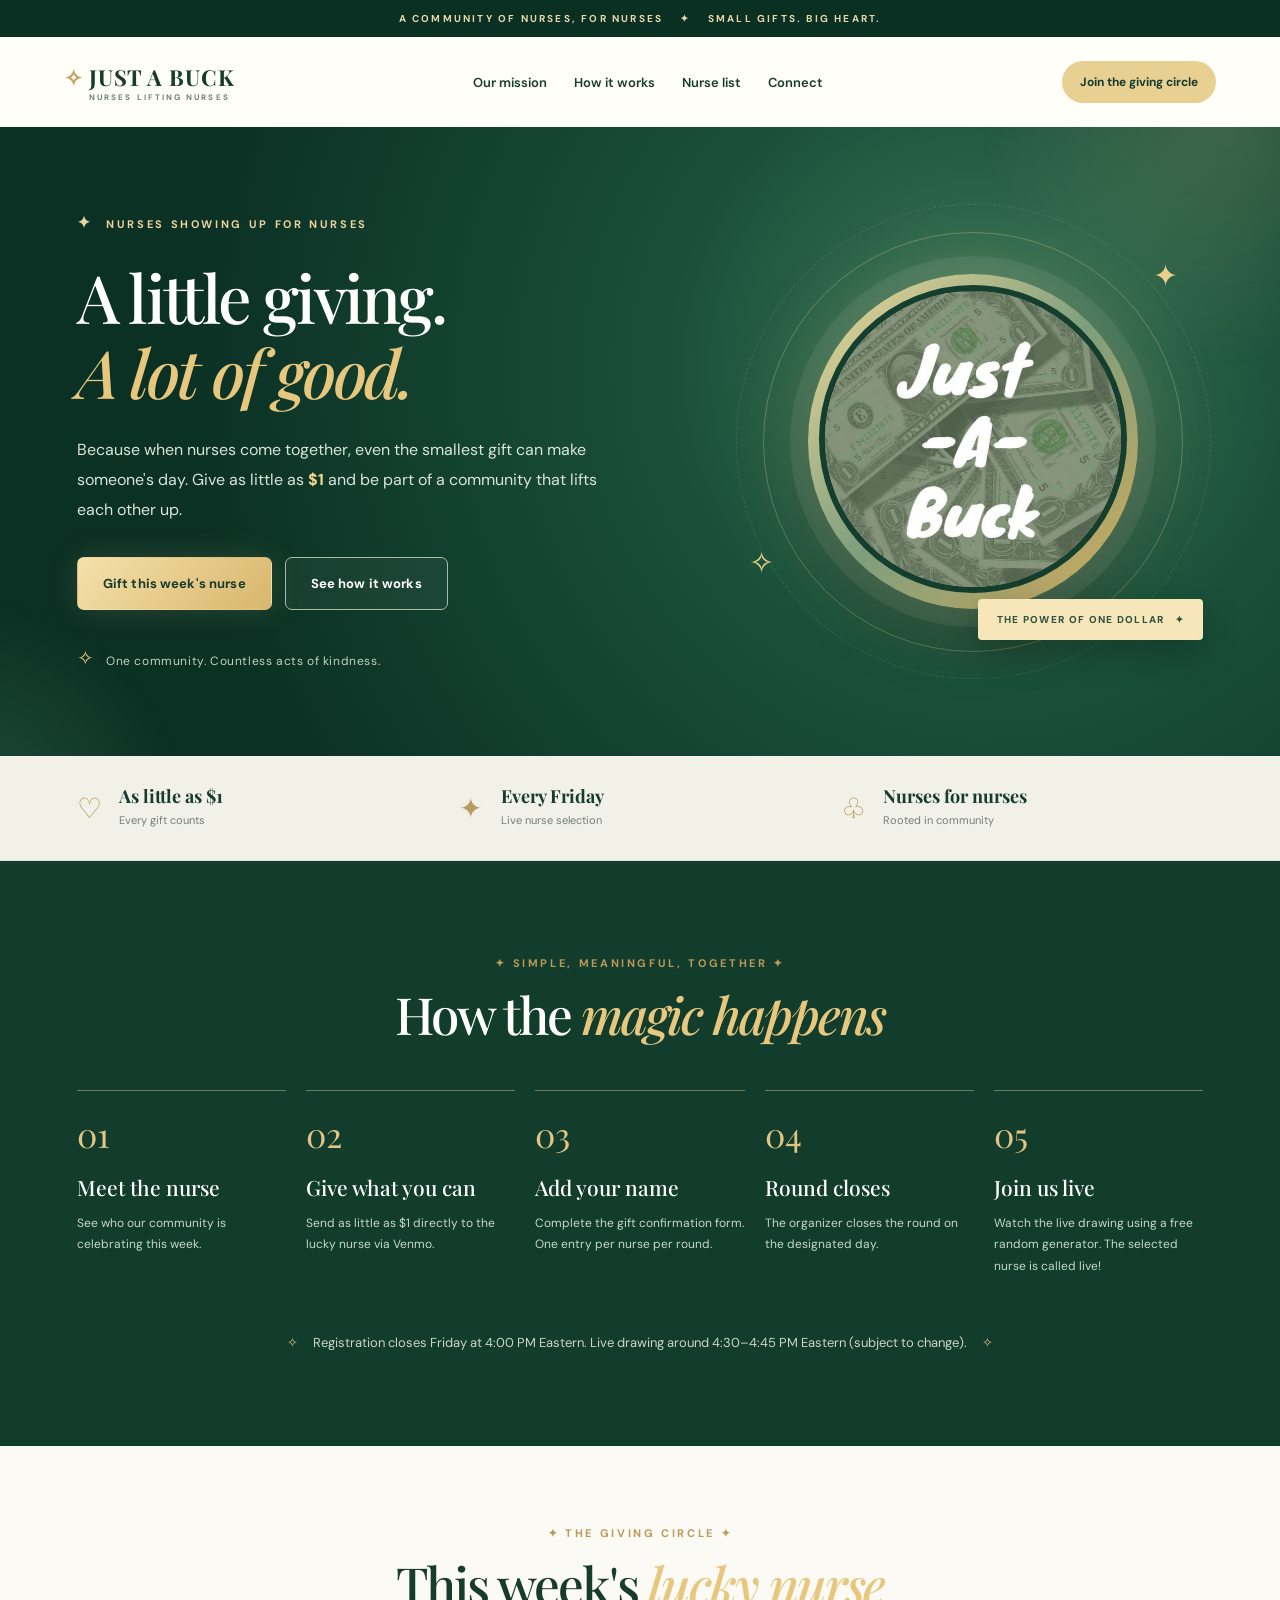
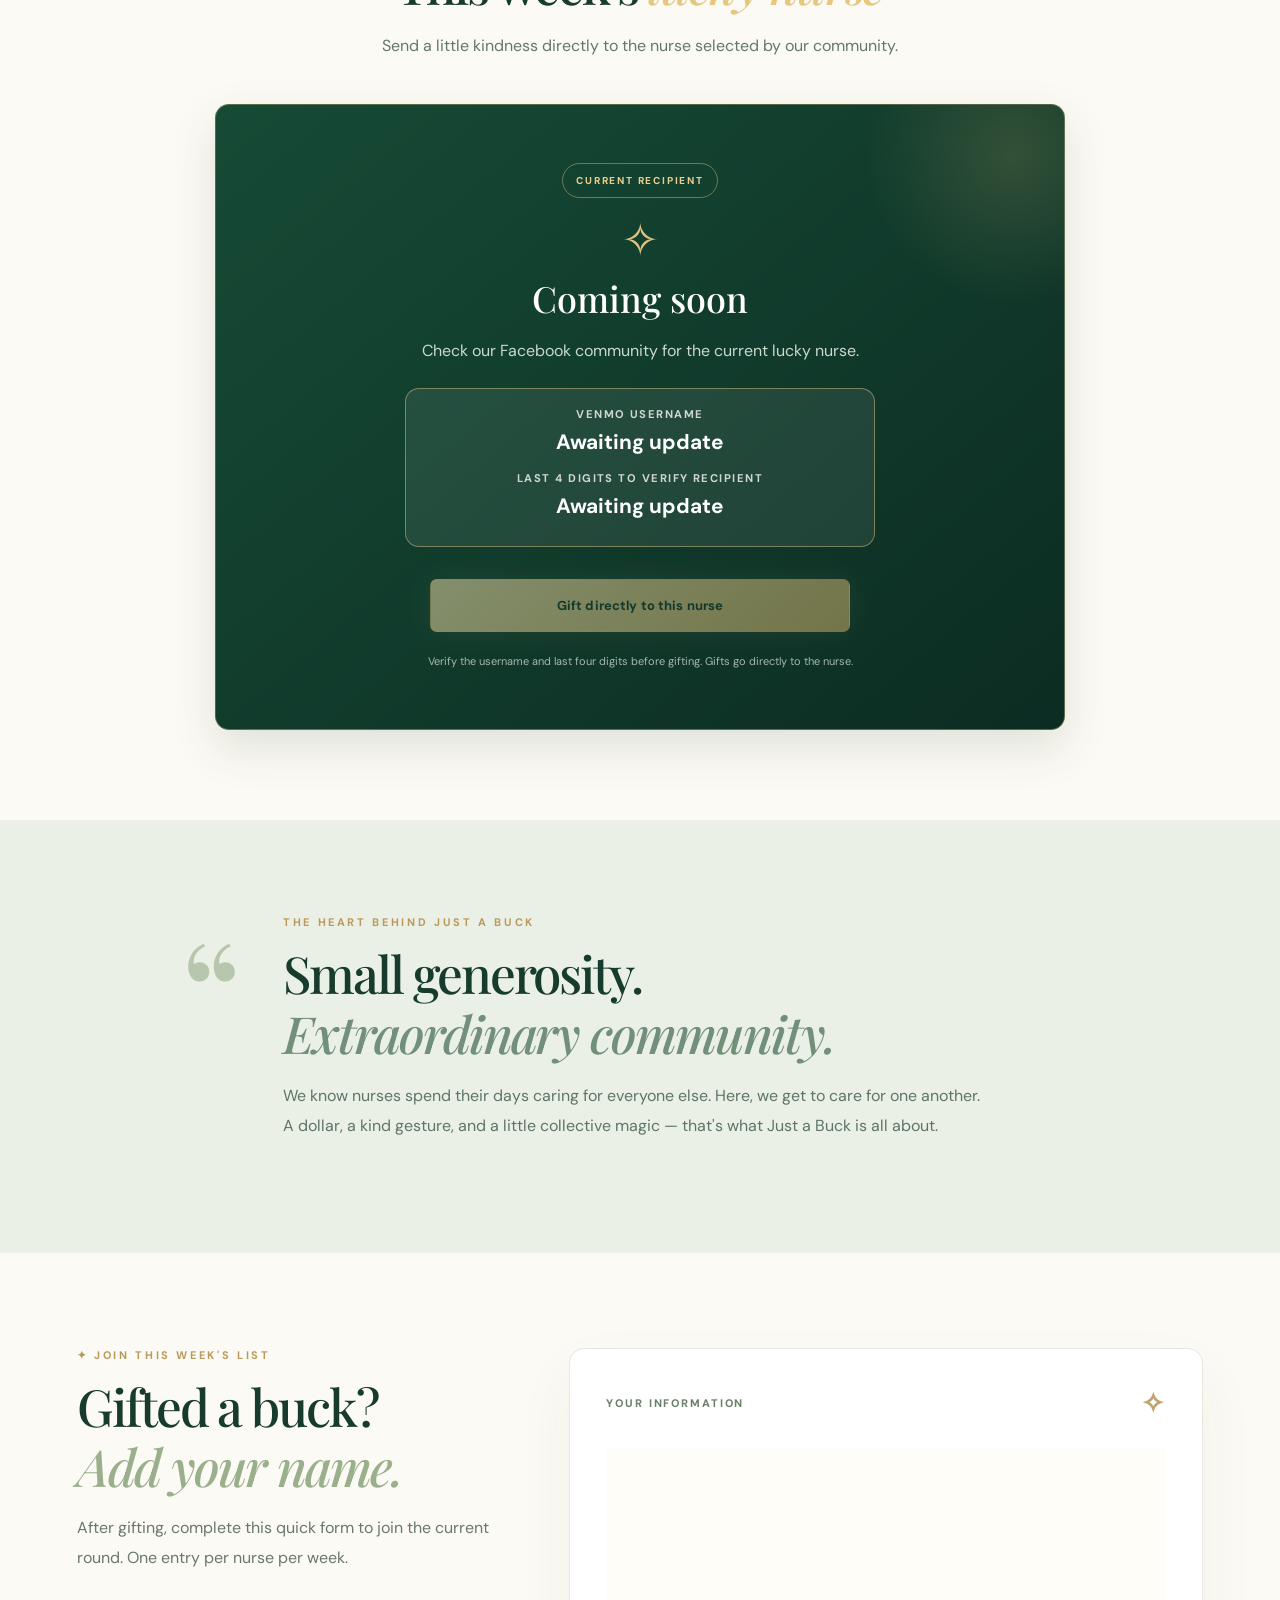
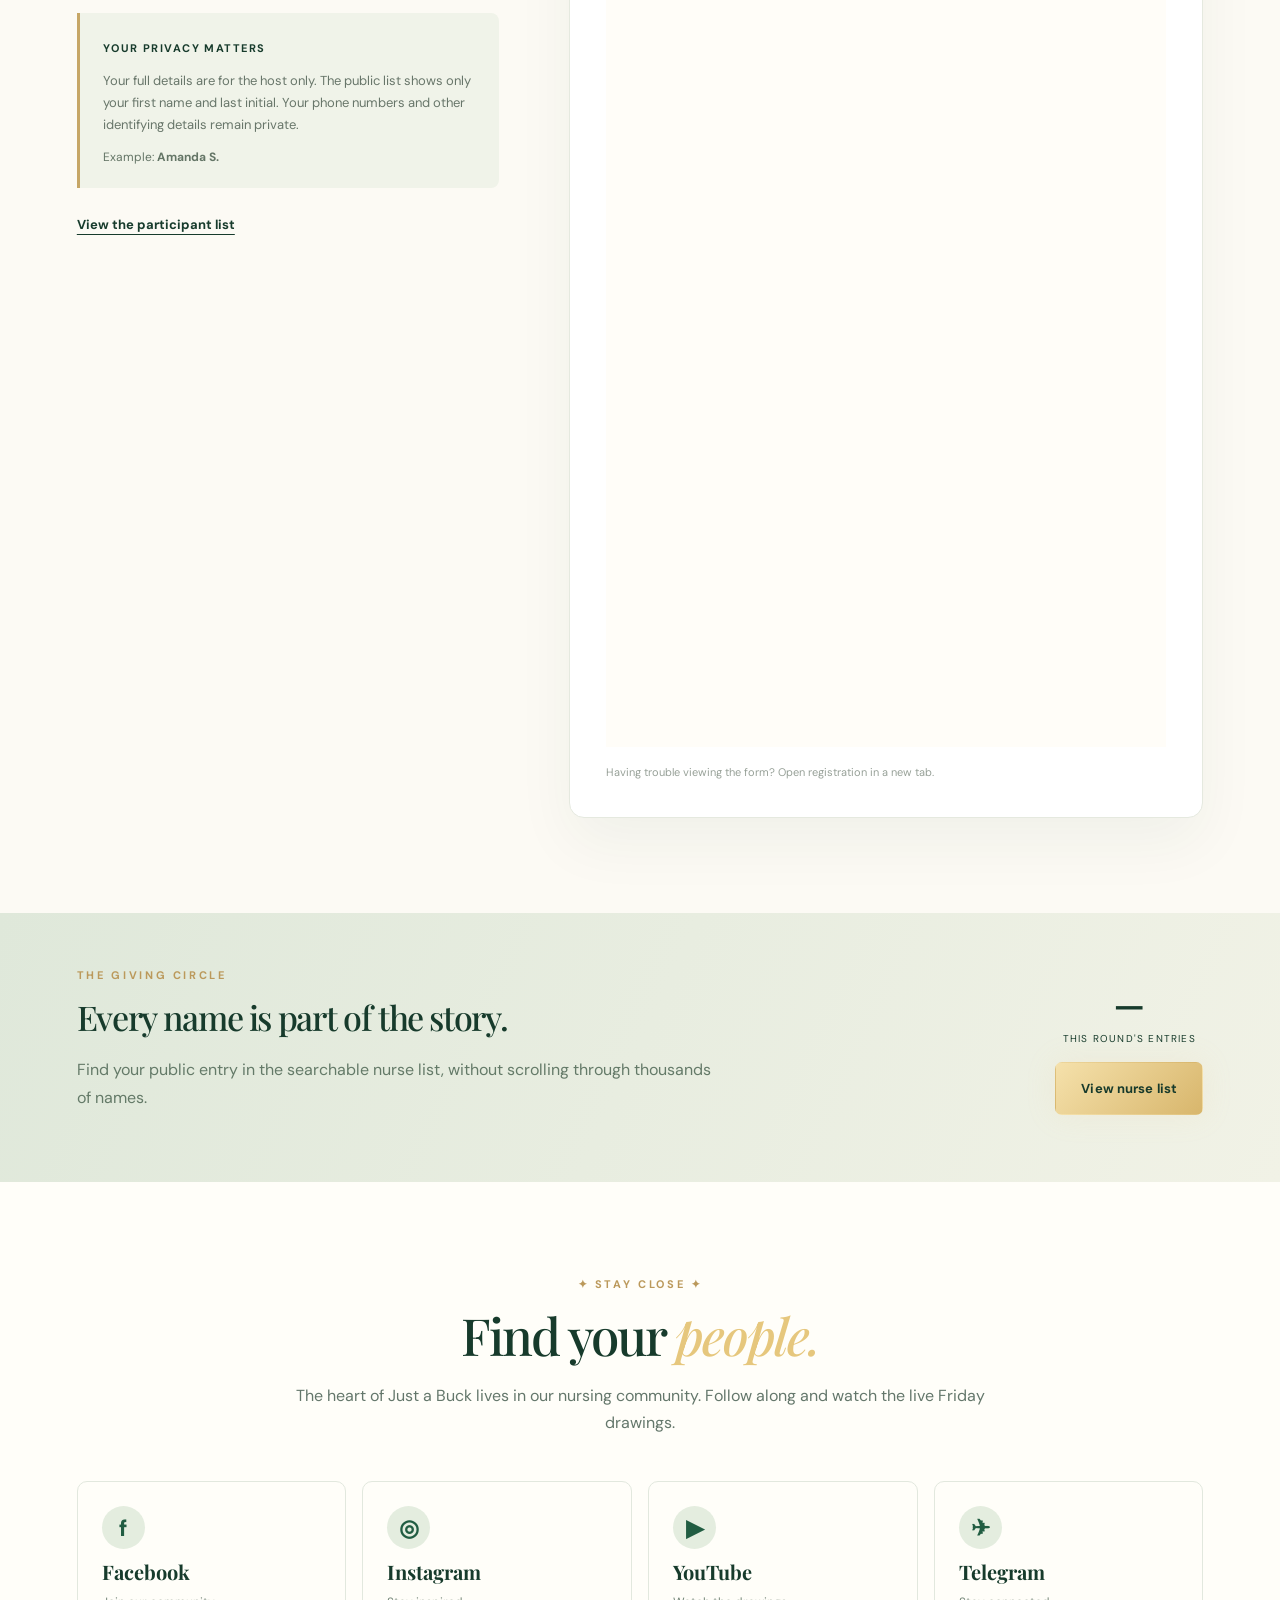
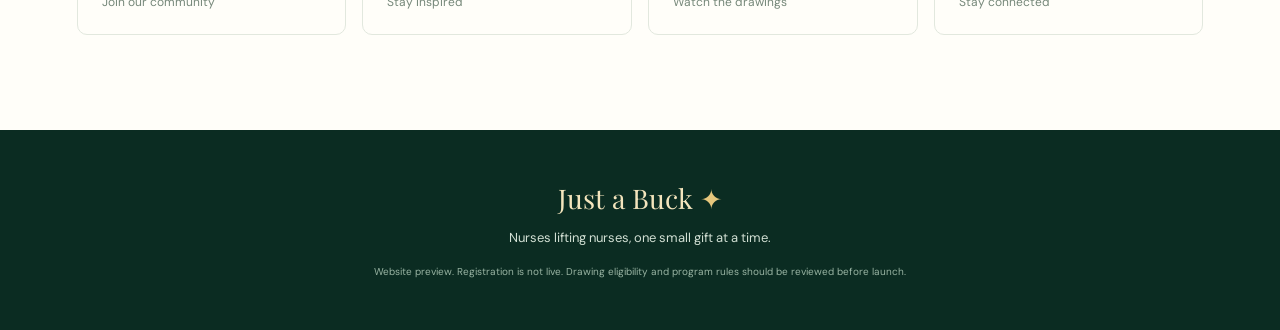
==== commit 08c0d173: "Update index.html" ====
--- a/just-a-buck-site/index.html
+++ b/just-a-buck-site/index.html
@@ -12,7 +12,7 @@
 
 
 
-<section class="hero"><div class="hero-glow hero-glow-one"></div><div class="hero-glow hero-glow-two"></div><div class="hero-content"><div class="eyebrow"><span class="star">✦</span> NURSES SHOWING UP FOR NURSES</div><h1>A little giving.<br/><em>A lot of good.</em></h1><p>Because when nurses come together, even the smallest gift can make someone's day. Give as little as <strong>$1</strong> and be part of a community that lifts each other up.</p><div class="hero-buttons"><a class="button button-gold" href="#gift">Gift this week's nurse</a><a class="button button-outline" href="#how">See how it works</a></div><div class="hero-note"><span class="twinkle">✧</span> One community. Countless acts of kindness.</div></div><div class="hero-visual"><div class="orbit orbit-one"></div><div class="orbit orbit-two"></div><div class="image-halo"><img alt="Official Just a Buck logo featuring one dollar bills" src="assets/just-a-buck-profile.jpg"/></div><span class="floating-star star-a">✦</span><span class="floating-star star-b">✧</span><div class="image-tag">THE POWER OF ONE DOLLAR <span>✦</span></div></div></section><section aria-label="Community highlights" class="ribbon"><div><span class="ribbon-icon">♡</span><strong>As little as $1</strong><small>Every gift counts</small></div><div><span class="ribbon-icon">✦</span><strong>Every Friday</strong><small>Live nurse selection</small></div><div><span class="ribbon-icon">♧</span><strong>Nurses for nurses</strong><small>Rooted in community</small></div></section><section class="section how-section" id="how"><div class="section-heading"><div class="kicker">✦ SIMPLE, MEANINGFUL, TOGETHER ✦</div><h2>How the <em>magic happens</em></h2></div><div class="steps"><div class="step"><span>01</span><h3>Meet the nurse</h3><p>See who our community is celebrating this week.</p></div><div class="step"><span>02</span><h3>Give what you can</h3><p>Send as little as $1 directly to the lucky nurse via Venmo.</p></div><div class="step"><span>03</span><h3>Add your name</h3><p>Complete the gift confirmation form. One entry per nurse per round.</p></div><div class="step"><span>04</span><h3>Round closes</h3><p>The organizer closes the round on the designated day.</p></div><div class="step"><span>05</span><h3>Join us live</h3><p>Watch the live drawing using a free random generator. The selected nurse is called live!</p></div></div><div class="how-bottom"><span>✧</span> Registration closes Friday at 4:00 PM Eastern. Live drawing around 4:30–4:45 PM Eastern (subject to change). <span>✧</span></div></section><section class="section gift-section" id="gift"><div class="section-heading"><div class="kicker">✦ THE GIVING CIRCLE ✦</div><h2>This week's <em>lucky nurse</em></h2><p>Send a little kindness directly to the nurse selected by our community.</p></div><div class="gift-layout gift-layout-single"><article class="recipient-panel"><div class="panel-light"></div><span class="pill">CURRENT RECIPIENT</span><div class="recipient-ornament">✧</div><h3 id="recipientName">Coming soon</h3><p id="recipientNote">Check our Facebook community for the current lucky nurse.</p><div class="recipient-verification"><span>VENMO USERNAME</span><strong id="recipientVenmoHandle">Awaiting update</strong><span>LAST 4 DIGITS TO VERIFY RECIPIENT</span><strong id="recipientLast4">Awaiting update</strong></div><a aria-disabled="true" class="button button-gold btn-disabled" id="venmoBtn">Gift directly to this nurse</a><p class="recipient-footnote">Verify the username and last four digits before gifting. Gifts go directly to the nurse.</p></article></div></section><section class="section story-section" id="story"><div class="story-inner"><div class="story-mark">“</div><div><div class="kicker">THE HEART BEHIND JUST A BUCK</div><h2>Small generosity.<br/><em>Extraordinary community.</em></h2><p>We know nurses spend their days caring for everyone else. Here, we get to care for one another. A dollar, a kind gesture, and a little collective magic — that's what Just a Buck is all about.</p></div></div></section><section class="section confirm-section" id="confirm"><div class="form-intro"><div class="kicker">✦ JOIN THIS WEEK'S LIST</div><h2>Gifted a buck?<br/><em>Add your name.</em></h2><p>After gifting, complete this quick form to join the current round. One entry per nurse per week.</p><div class="privacy-card"><strong>YOUR PRIVACY MATTERS</strong><p>Your full details are for the host only. The public list shows only your chosen display name. Your phone numbers and other identifying details remain private.</p><div class="sample">Example: <b>Nurse Amanda</b></div></div><a class="text-link" href="participants.html">View the participant list</a></div><div class="form-card"><div class="form-card-header"><span>YOUR INFORMATION</span><span class="form-star">✧</span></div><div class="registration-embed">
+<section class="hero"><div class="hero-glow hero-glow-one"></div><div class="hero-glow hero-glow-two"></div><div class="hero-content"><div class="eyebrow"><span class="star">✦</span> NURSES SHOWING UP FOR NURSES</div><h1>A little giving.<br/><em>A lot of good.</em></h1><p>Because when nurses come together, even the smallest gift can make someone's day. Give as little as <strong>$1</strong> and be part of a community that lifts each other up.</p><div class="hero-buttons"><a class="button button-gold" href="#gift">Gift this week's nurse</a><a class="button button-outline" href="#how">See how it works</a></div><div class="hero-note"><span class="twinkle">✧</span> One community. Countless acts of kindness.</div></div><div class="hero-visual"><div class="orbit orbit-one"></div><div class="orbit orbit-two"></div><div class="image-halo"><img alt="Official Just a Buck logo featuring one dollar bills" src="assets/just-a-buck-profile.jpg"/></div><span class="floating-star star-a">✦</span><span class="floating-star star-b">✧</span><div class="image-tag">THE POWER OF ONE DOLLAR <span>✦</span></div></div></section><section aria-label="Community highlights" class="ribbon"><div><span class="ribbon-icon">♡</span><strong>As little as $1</strong><small>Every gift counts</small></div><div><span class="ribbon-icon">✦</span><strong>Every Friday</strong><small>Live nurse selection</small></div><div><span class="ribbon-icon">♧</span><strong>Nurses for nurses</strong><small>Rooted in community</small></div></section><section class="section how-section" id="how"><div class="section-heading"><div class="kicker">✦ SIMPLE, MEANINGFUL, TOGETHER ✦</div><h2>How the <em>magic happens</em></h2></div><div class="steps"><div class="step"><span>01</span><h3>Meet the nurse</h3><p>See who our community is celebrating this week.</p></div><div class="step"><span>02</span><h3>Give what you can</h3><p>Send as little as $1 directly to the lucky nurse via Venmo.</p></div><div class="step"><span>03</span><h3>Add your name</h3><p>Complete the gift confirmation form. One entry per nurse per round.</p></div><div class="step"><span>04</span><h3>Round closes</h3><p>The organizer closes the round on the designated day.</p></div><div class="step"><span>05</span><h3>Join us live</h3><p>Watch the live drawing using a free random generator. The selected nurse is called live!</p></div></div><div class="how-bottom"><span>✧</span> Registration closes Friday at 4:00 PM Eastern. Live drawing around 4:30–4:45 PM Eastern (subject to change). <span>✧</span></div></section><section class="section gift-section" id="gift"><div class="section-heading"><div class="kicker">✦ THE GIVING CIRCLE ✦</div><h2>This week's <em>lucky nurse</em></h2><p>Send a little kindness directly to the nurse selected by our community.</p></div><div class="gift-layout gift-layout-single"><article class="recipient-panel"><div class="panel-light"></div><span class="pill">CURRENT RECIPIENT</span><div class="recipient-ornament">✧</div><h3 id="recipientName">Coming soon</h3><p id="recipientNote">Check our Facebook community for the current lucky nurse.</p><div class="recipient-verification"><span>VENMO USERNAME</span><strong id="recipientVenmoHandle">Awaiting update</strong><span>LAST 4 DIGITS TO VERIFY RECIPIENT</span><strong id="recipientLast4">Awaiting update</strong></div><a aria-disabled="true" class="button button-gold btn-disabled" id="venmoBtn">Gift directly to this nurse</a><p class="recipient-footnote">Verify the username and last four digits before gifting. Gifts go directly to the nurse.</p></article></div></section><section class="section story-section" id="story"><div class="story-inner"><div class="story-mark">“</div><div><div class="kicker">THE HEART BEHIND JUST A BUCK</div><h2>Small generosity.<br/><em>Extraordinary community.</em></h2><p>We know nurses spend their days caring for everyone else. Here, we get to care for one another. A dollar, a kind gesture, and a little collective magic — that's what Just a Buck is all about.</p></div></div></section><section class="section confirm-section" id="confirm"><div class="form-intro"><div class="kicker">✦ JOIN THIS WEEK'S LIST</div><h2>Gifted a buck?<br/><em>Add your name.</em></h2><p>After gifting, complete this quick form to join the current round. One entry per nurse per week.</p><div class="privacy-card"><strong>YOUR PRIVACY MATTERS</strong><p>Your full details are for the host only. The public list shows only your first name and last initial. Your phone numbers and other identifying details remain private.</p><div class="sample">Example: <b>Amanda S.</b></div></div><a class="text-link" href="participants.html">View the participant list</a></div><div class="form-card"><div class="form-card-header"><span>YOUR INFORMATION</span><span class="form-star">✧</span></div><div class="registration-embed">
   <iframe title="Just a Buck Nurse Registration" src="https://script.google.com/macros/s/AKfycbzQn23YlHcDvTOvDvv8cFuhWOT9Po4rWo494PBVilY67reQeHADo1XGHs3SOFBHuACgbg/exec?action=register" width="100%" height="900" style="border:0;width:100%;background:#fffdf8;" loading="lazy"></iframe>
   <p class="smallprint">Having trouble viewing the form? <a href="https://script.google.com/macros/s/AKfycbzQn23YlHcDvTOvDvv8cFuhWOT9Po4rWo494PBVilY67reQeHADo1XGHs3SOFBHuACgbg/exec?action=register" target="_blank" rel="noopener noreferrer">Open registration in a new tab</a>.</p>
 </div></div></section><section class="list-band"><div><div class="kicker">THE GIVING CIRCLE</div><h2>Every name is part of the story.</h2><p>Find your public entry in the searchable nurse list, without scrolling through thousands of names.</p></div><div class="list-band-action"><div class="list-count"><strong id="count">—</strong><small>THIS ROUND'S ENTRIES</small></div><a class="button button-gold" href="participants.html">View nurse list</a></div></section><section class="section connect-section" id="connect"><div class="section-heading"><div class="kicker">✦ STAY CLOSE ✦</div><h2>Find your <em>people.</em></h2><p>The heart of Just a Buck lives in our nursing community. Follow along and watch the live Friday drawings.</p></div><div class="social-grid"><a class="social" id="facebook" rel="noopener noreferrer" target="_blank"><span class="social-symbol">f</span><strong>Facebook</strong><small>Join our community</small></a><a class="social" id="instagram" rel="noopener noreferrer" target="_blank"><span class="social-symbol">◎</span><strong>Instagram</strong><small>Stay inspired</small></a><a class="social" id="youtube" rel="noopener noreferrer" target="_blank"><span class="social-symbol">▶</span><strong>YouTube</strong><small>Watch the drawings</small></a><a class="social" id="telegram" rel="noopener noreferrer" target="_blank"><span class="social-symbol">✈</span><strong>Telegram</strong><small>Stay connected</small></a></div></section></main><footer><div class="footer-brand">Just a Buck <span>✦</span></div><p>Nurses lifting nurses, one small gift at a time.</p><small>Website preview. Registration is not live. Drawing eligibility and program rules should be reviewed before launch.</small></footer><script src="config.js"></script><script src="app.js"></script></body></html>
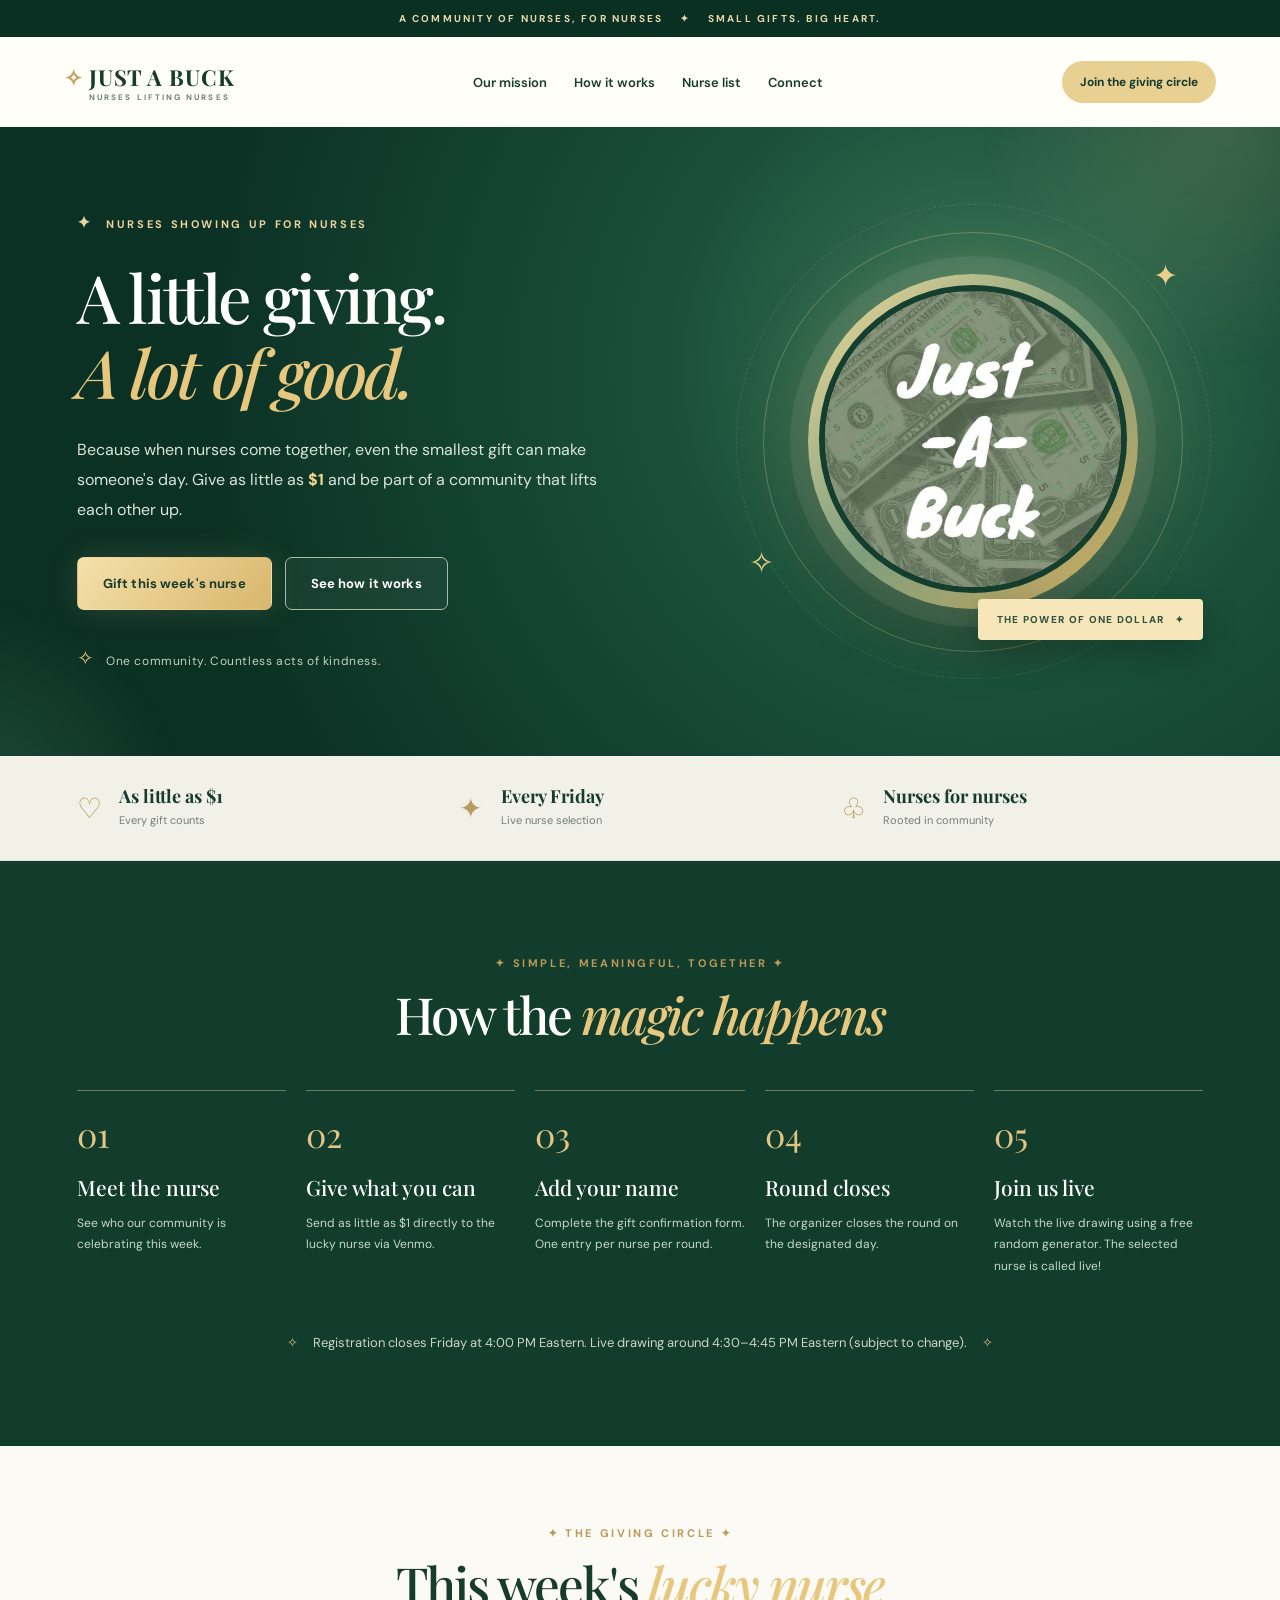
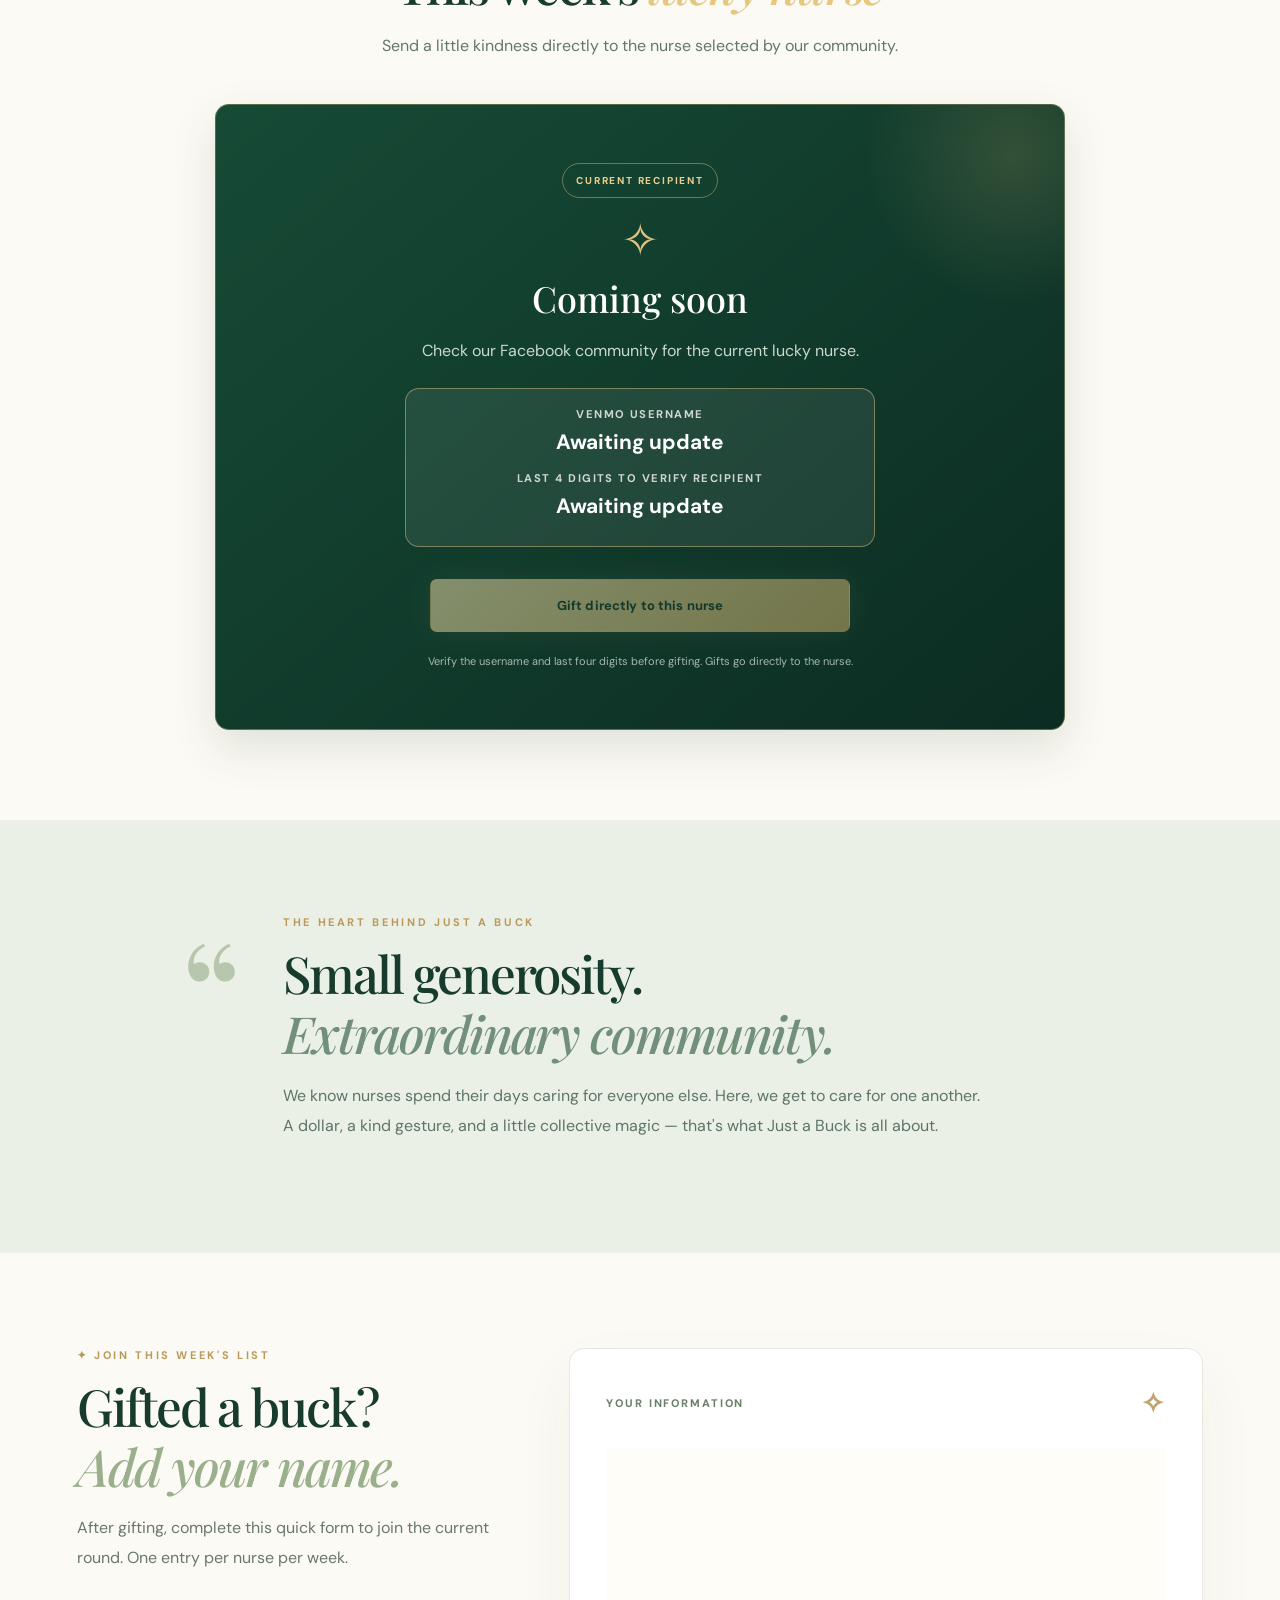
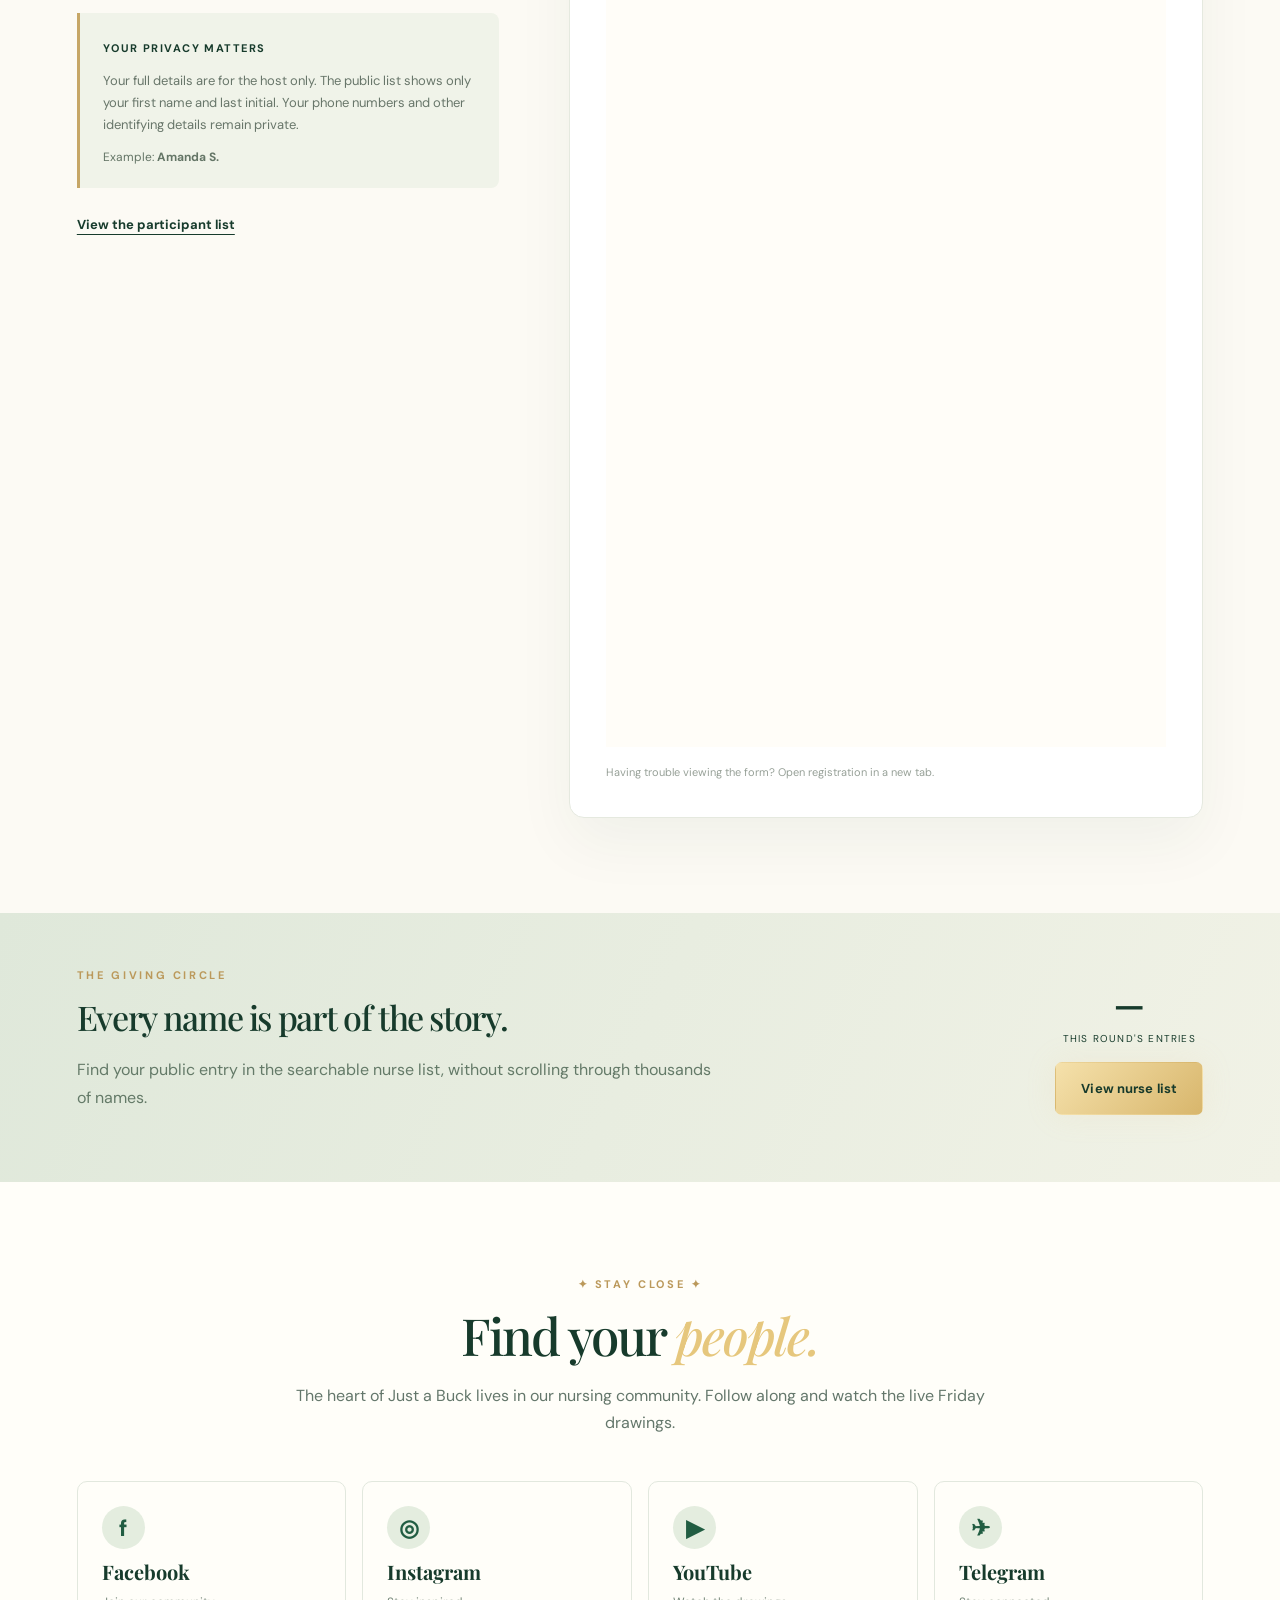
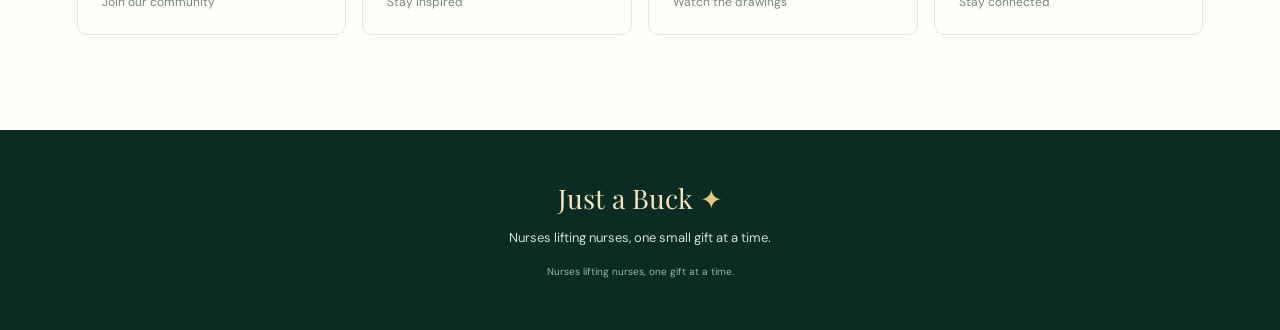
==== commit 85e48cb9: "Update index.html" ====
--- a/just-a-buck-site/index.html
+++ b/just-a-buck-site/index.html
@@ -15,5 +15,5 @@
 <section class="hero"><div class="hero-glow hero-glow-one"></div><div class="hero-glow hero-glow-two"></div><div class="hero-content"><div class="eyebrow"><span class="star">✦</span> NURSES SHOWING UP FOR NURSES</div><h1>A little giving.<br/><em>A lot of good.</em></h1><p>Because when nurses come together, even the smallest gift can make someone's day. Give as little as <strong>$1</strong> and be part of a community that lifts each other up.</p><div class="hero-buttons"><a class="button button-gold" href="#gift">Gift this week's nurse</a><a class="button button-outline" href="#how">See how it works</a></div><div class="hero-note"><span class="twinkle">✧</span> One community. Countless acts of kindness.</div></div><div class="hero-visual"><div class="orbit orbit-one"></div><div class="orbit orbit-two"></div><div class="image-halo"><img alt="Official Just a Buck logo featuring one dollar bills" src="assets/just-a-buck-profile.jpg"/></div><span class="floating-star star-a">✦</span><span class="floating-star star-b">✧</span><div class="image-tag">THE POWER OF ONE DOLLAR <span>✦</span></div></div></section><section aria-label="Community highlights" class="ribbon"><div><span class="ribbon-icon">♡</span><strong>As little as $1</strong><small>Every gift counts</small></div><div><span class="ribbon-icon">✦</span><strong>Every Friday</strong><small>Live nurse selection</small></div><div><span class="ribbon-icon">♧</span><strong>Nurses for nurses</strong><small>Rooted in community</small></div></section><section class="section how-section" id="how"><div class="section-heading"><div class="kicker">✦ SIMPLE, MEANINGFUL, TOGETHER ✦</div><h2>How the <em>magic happens</em></h2></div><div class="steps"><div class="step"><span>01</span><h3>Meet the nurse</h3><p>See who our community is celebrating this week.</p></div><div class="step"><span>02</span><h3>Give what you can</h3><p>Send as little as $1 directly to the lucky nurse via Venmo.</p></div><div class="step"><span>03</span><h3>Add your name</h3><p>Complete the gift confirmation form. One entry per nurse per round.</p></div><div class="step"><span>04</span><h3>Round closes</h3><p>The organizer closes the round on the designated day.</p></div><div class="step"><span>05</span><h3>Join us live</h3><p>Watch the live drawing using a free random generator. The selected nurse is called live!</p></div></div><div class="how-bottom"><span>✧</span> Registration closes Friday at 4:00 PM Eastern. Live drawing around 4:30–4:45 PM Eastern (subject to change). <span>✧</span></div></section><section class="section gift-section" id="gift"><div class="section-heading"><div class="kicker">✦ THE GIVING CIRCLE ✦</div><h2>This week's <em>lucky nurse</em></h2><p>Send a little kindness directly to the nurse selected by our community.</p></div><div class="gift-layout gift-layout-single"><article class="recipient-panel"><div class="panel-light"></div><span class="pill">CURRENT RECIPIENT</span><div class="recipient-ornament">✧</div><h3 id="recipientName">Coming soon</h3><p id="recipientNote">Check our Facebook community for the current lucky nurse.</p><div class="recipient-verification"><span>VENMO USERNAME</span><strong id="recipientVenmoHandle">Awaiting update</strong><span>LAST 4 DIGITS TO VERIFY RECIPIENT</span><strong id="recipientLast4">Awaiting update</strong></div><a aria-disabled="true" class="button button-gold btn-disabled" id="venmoBtn">Gift directly to this nurse</a><p class="recipient-footnote">Verify the username and last four digits before gifting. Gifts go directly to the nurse.</p></article></div></section><section class="section story-section" id="story"><div class="story-inner"><div class="story-mark">“</div><div><div class="kicker">THE HEART BEHIND JUST A BUCK</div><h2>Small generosity.<br/><em>Extraordinary community.</em></h2><p>We know nurses spend their days caring for everyone else. Here, we get to care for one another. A dollar, a kind gesture, and a little collective magic — that's what Just a Buck is all about.</p></div></div></section><section class="section confirm-section" id="confirm"><div class="form-intro"><div class="kicker">✦ JOIN THIS WEEK'S LIST</div><h2>Gifted a buck?<br/><em>Add your name.</em></h2><p>After gifting, complete this quick form to join the current round. One entry per nurse per week.</p><div class="privacy-card"><strong>YOUR PRIVACY MATTERS</strong><p>Your full details are for the host only. The public list shows only your first name and last initial. Your phone numbers and other identifying details remain private.</p><div class="sample">Example: <b>Amanda S.</b></div></div><a class="text-link" href="participants.html">View the participant list</a></div><div class="form-card"><div class="form-card-header"><span>YOUR INFORMATION</span><span class="form-star">✧</span></div><div class="registration-embed">
   <iframe title="Just a Buck Nurse Registration" src="https://script.google.com/macros/s/AKfycbzQn23YlHcDvTOvDvv8cFuhWOT9Po4rWo494PBVilY67reQeHADo1XGHs3SOFBHuACgbg/exec?action=register" width="100%" height="900" style="border:0;width:100%;background:#fffdf8;" loading="lazy"></iframe>
   <p class="smallprint">Having trouble viewing the form? <a href="https://script.google.com/macros/s/AKfycbzQn23YlHcDvTOvDvv8cFuhWOT9Po4rWo494PBVilY67reQeHADo1XGHs3SOFBHuACgbg/exec?action=register" target="_blank" rel="noopener noreferrer">Open registration in a new tab</a>.</p>
-</div></div></section><section class="list-band"><div><div class="kicker">THE GIVING CIRCLE</div><h2>Every name is part of the story.</h2><p>Find your public entry in the searchable nurse list, without scrolling through thousands of names.</p></div><div class="list-band-action"><div class="list-count"><strong id="count">—</strong><small>THIS ROUND'S ENTRIES</small></div><a class="button button-gold" href="participants.html">View nurse list</a></div></section><section class="section connect-section" id="connect"><div class="section-heading"><div class="kicker">✦ STAY CLOSE ✦</div><h2>Find your <em>people.</em></h2><p>The heart of Just a Buck lives in our nursing community. Follow along and watch the live Friday drawings.</p></div><div class="social-grid"><a class="social" id="facebook" rel="noopener noreferrer" target="_blank"><span class="social-symbol">f</span><strong>Facebook</strong><small>Join our community</small></a><a class="social" id="instagram" rel="noopener noreferrer" target="_blank"><span class="social-symbol">◎</span><strong>Instagram</strong><small>Stay inspired</small></a><a class="social" id="youtube" rel="noopener noreferrer" target="_blank"><span class="social-symbol">▶</span><strong>YouTube</strong><small>Watch the drawings</small></a><a class="social" id="telegram" rel="noopener noreferrer" target="_blank"><span class="social-symbol">✈</span><strong>Telegram</strong><small>Stay connected</small></a></div></section></main><footer><div class="footer-brand">Just a Buck <span>✦</span></div><p>Nurses lifting nurses, one small gift at a time.</p><small>Website preview. Registration is not live. Drawing eligibility and program rules should be reviewed before launch.</small></footer><script src="config.js"></script><script src="app.js"></script></body></html>
+</div></div></section><section class="list-band"><div><div class="kicker">THE GIVING CIRCLE</div><h2>Every name is part of the story.</h2><p>Find your public entry in the searchable nurse list, without scrolling through thousands of names.</p></div><div class="list-band-action"><div class="list-count"><strong id="count">—</strong><small>THIS ROUND'S ENTRIES</small></div><a class="button button-gold" href="participants.html">View nurse list</a></div></section><section class="section connect-section" id="connect"><div class="section-heading"><div class="kicker">✦ STAY CLOSE ✦</div><h2>Find your <em>people.</em></h2><p>The heart of Just a Buck lives in our nursing community. Follow along and watch the live Friday drawings.</p></div><div class="social-grid"><a class="social" id="facebook" rel="noopener noreferrer" target="_blank"><span class="social-symbol">f</span><strong>Facebook</strong><small>Join our community</small></a><a class="social" id="instagram" rel="noopener noreferrer" target="_blank"><span class="social-symbol">◎</span><strong>Instagram</strong><small>Stay inspired</small></a><a class="social" id="youtube" rel="noopener noreferrer" target="_blank"><span class="social-symbol">▶</span><strong>YouTube</strong><small>Watch the drawings</small></a><a class="social" id="telegram" rel="noopener noreferrer" target="_blank"><span class="social-symbol">✈</span><strong>Telegram</strong><small>Stay connected</small></a></div></section></main><footer><div class="footer-brand">Just a Buck <span>✦</span></div><p>Nurses lifting nurses, one small gift at a time.</p><small>Nurses lifting nurses, one gift at a time.</small></footer><script src="config.js"></script><script src="app.js"></script></body></html>
 
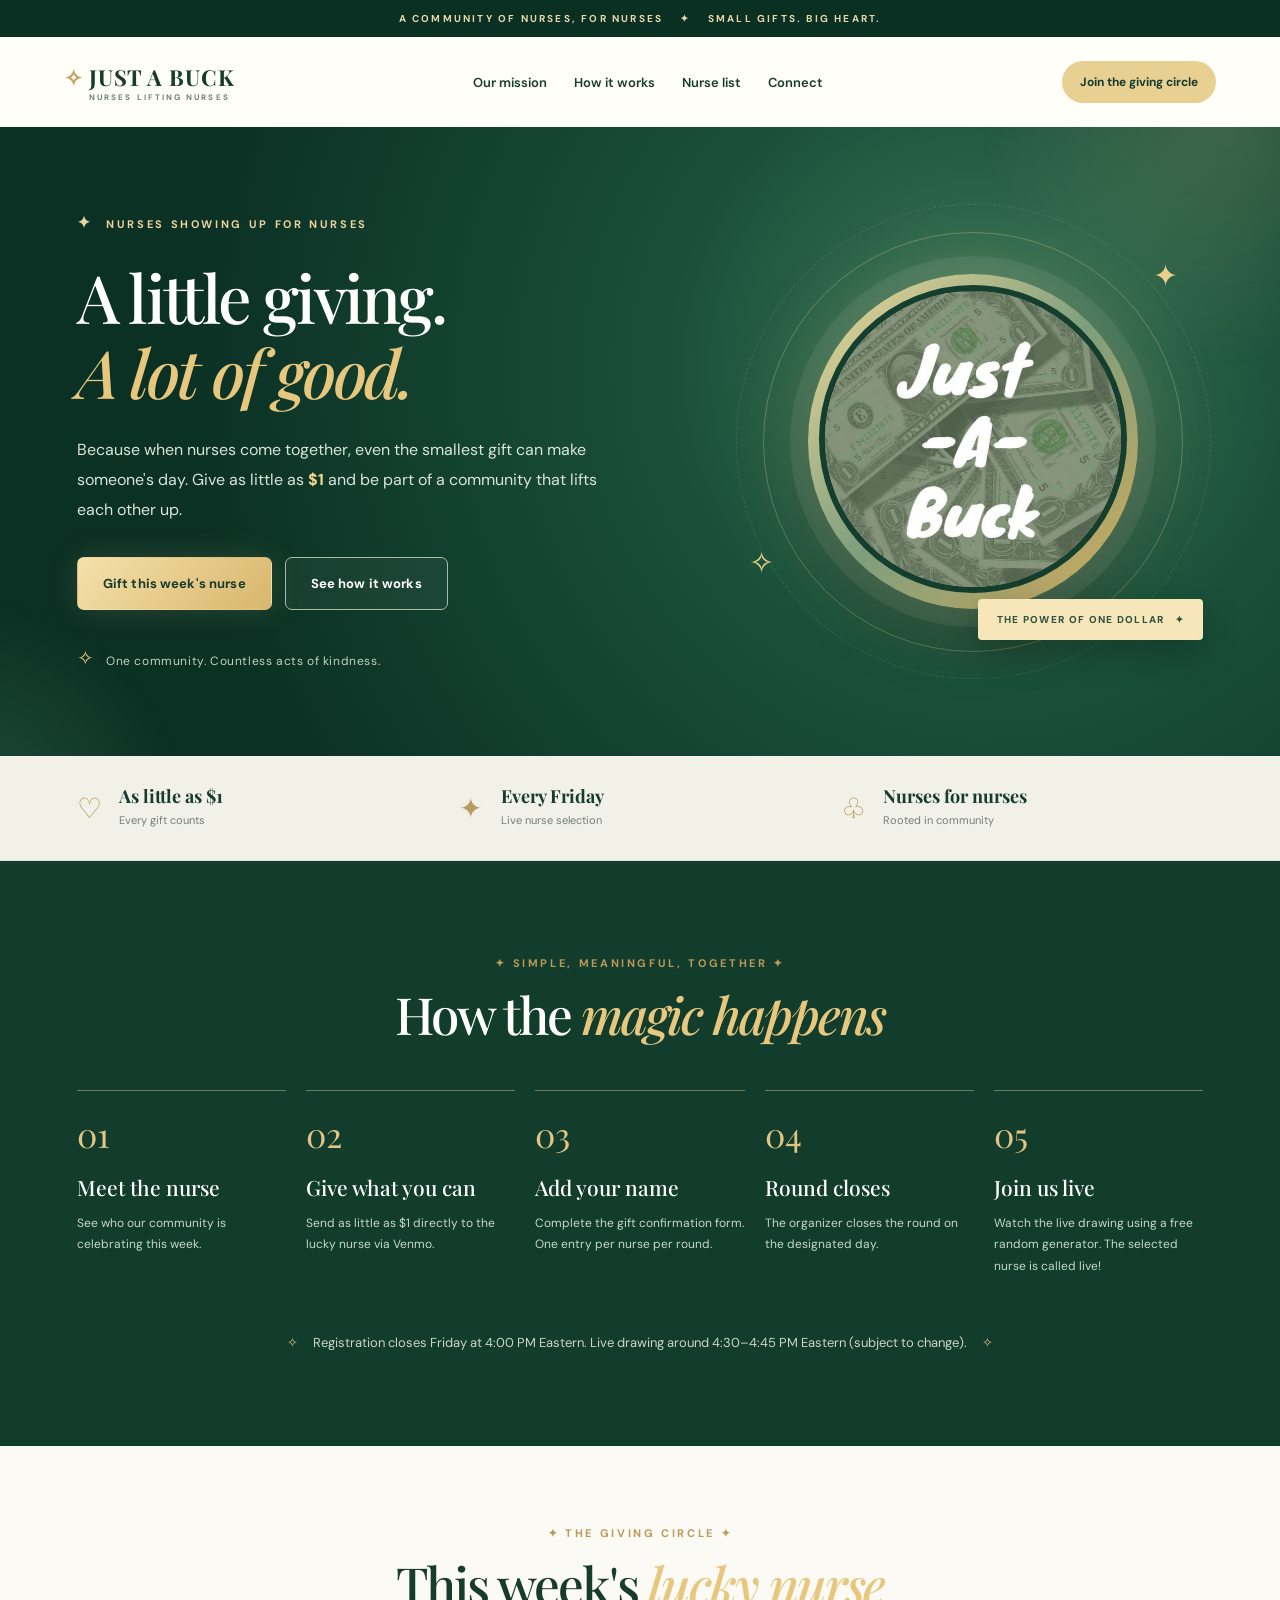
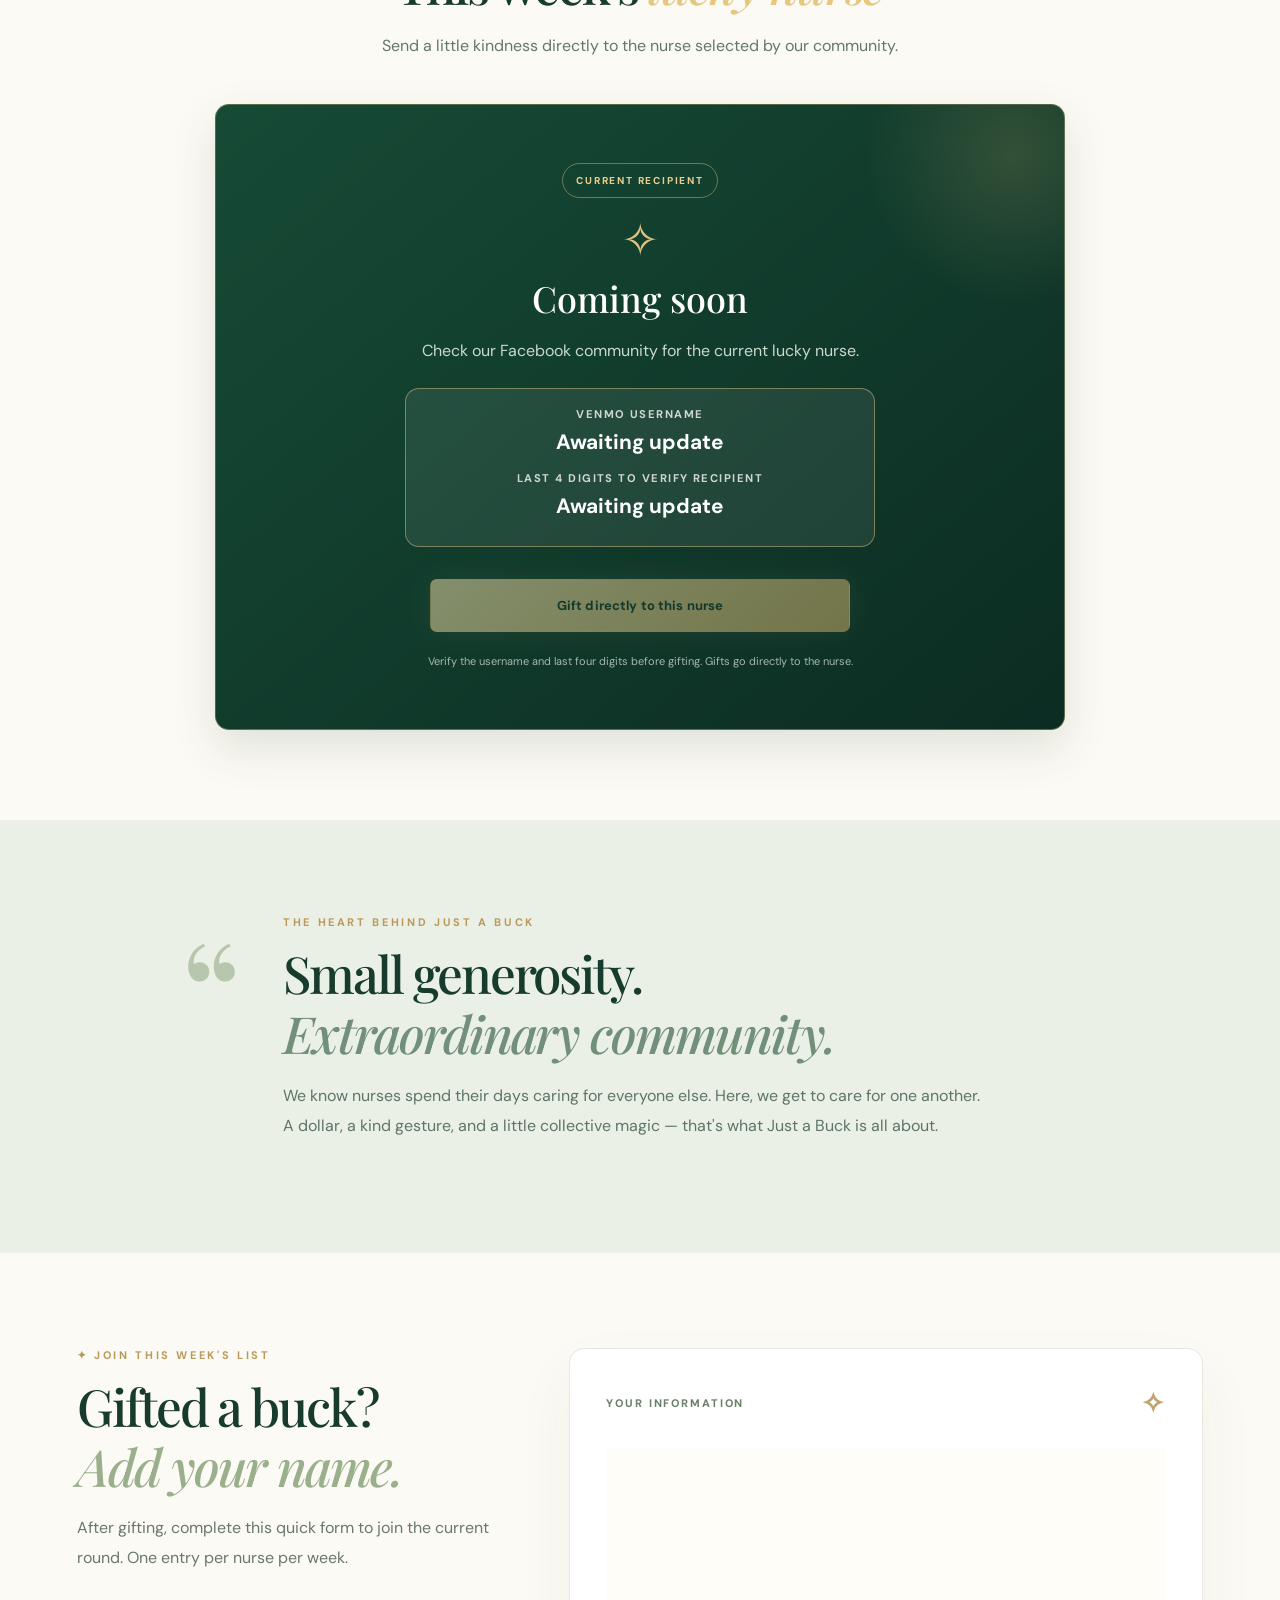
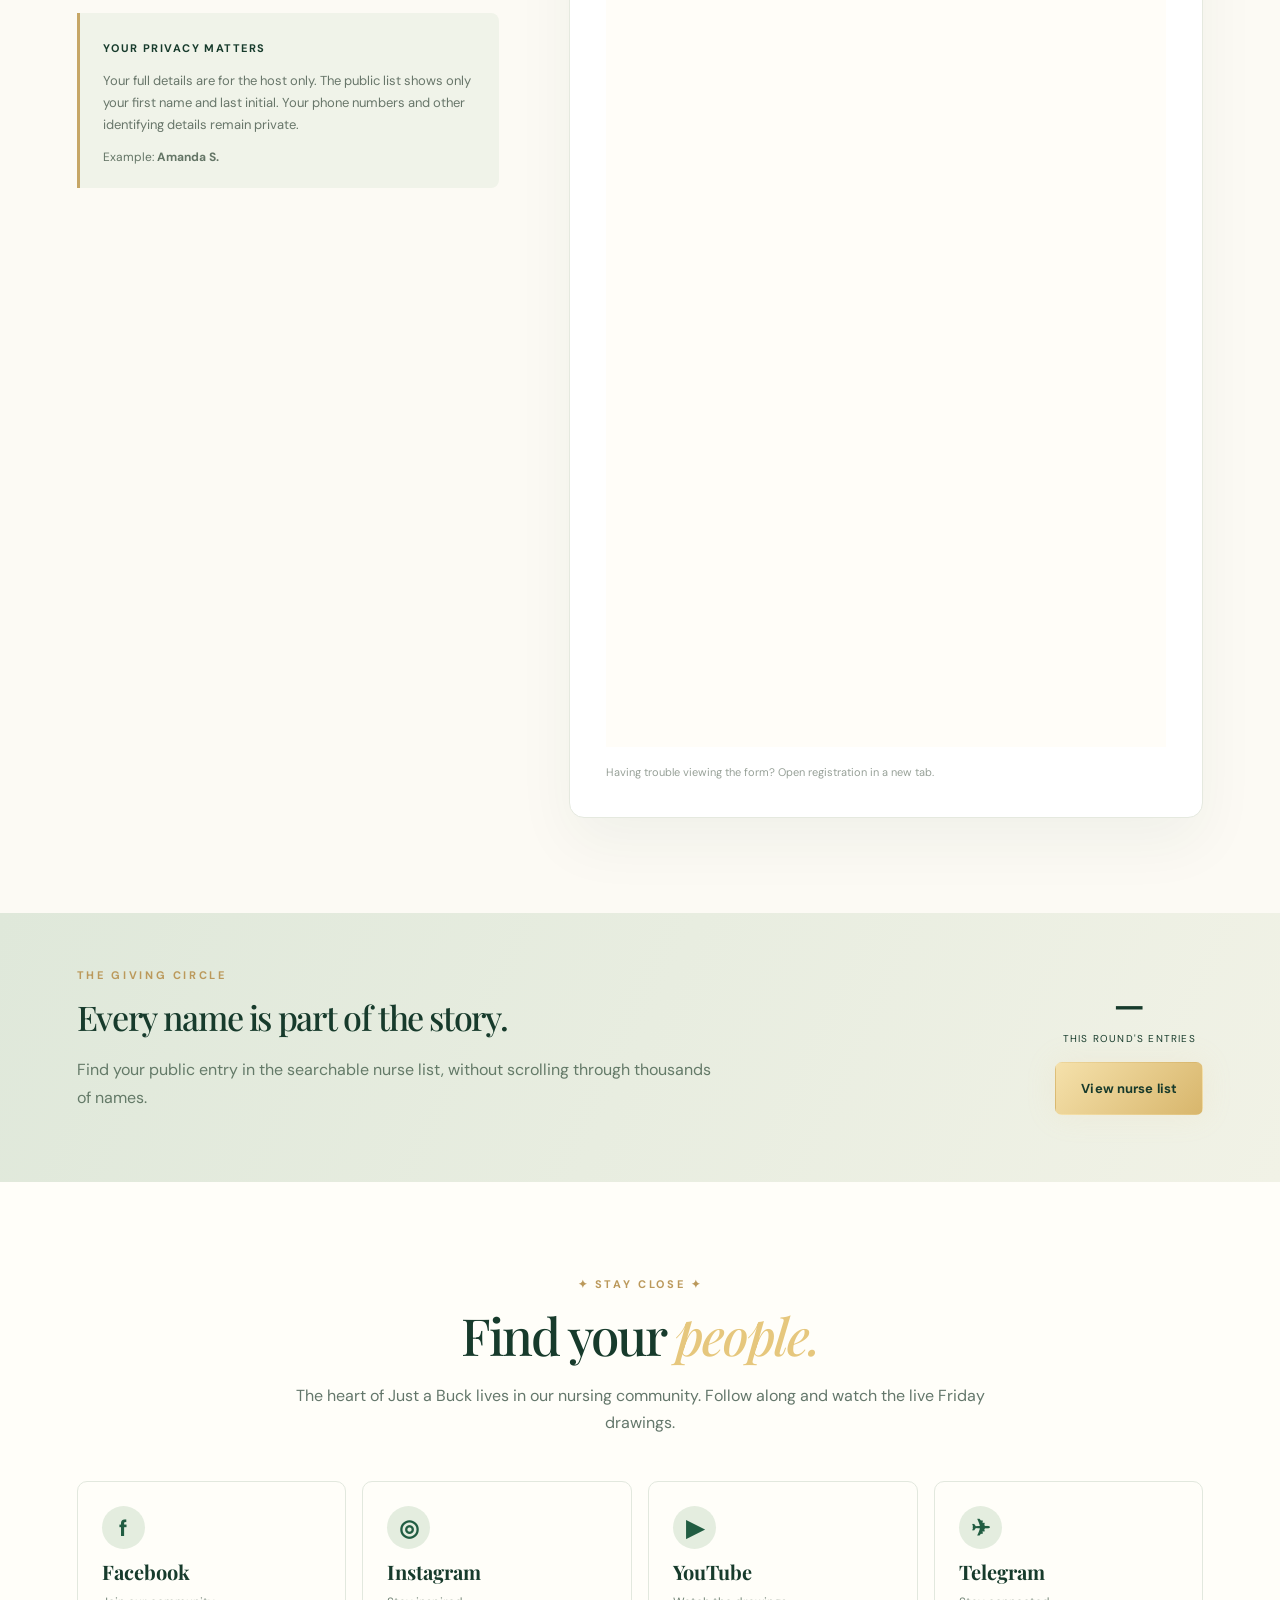
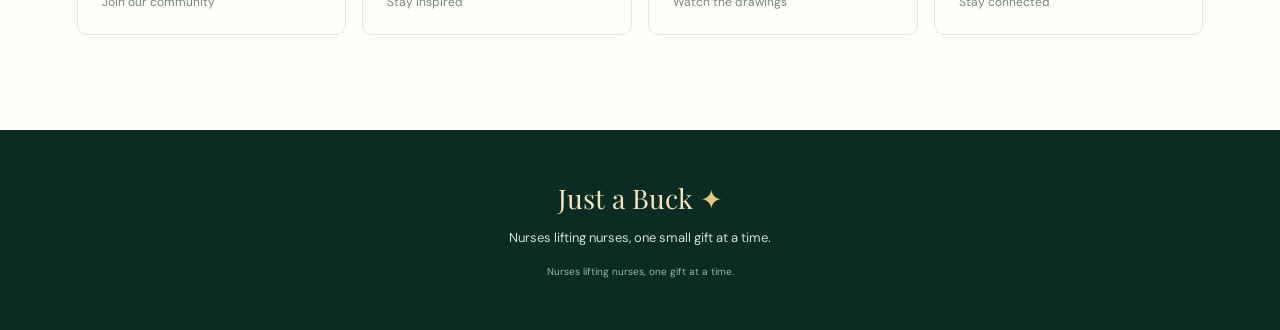
==== commit e45e549d: "Update index.html" ====
--- a/just-a-buck-site/index.html
+++ b/just-a-buck-site/index.html
@@ -12,8 +12,8 @@
 
 
 
-<section class="hero"><div class="hero-glow hero-glow-one"></div><div class="hero-glow hero-glow-two"></div><div class="hero-content"><div class="eyebrow"><span class="star">✦</span> NURSES SHOWING UP FOR NURSES</div><h1>A little giving.<br/><em>A lot of good.</em></h1><p>Because when nurses come together, even the smallest gift can make someone's day. Give as little as <strong>$1</strong> and be part of a community that lifts each other up.</p><div class="hero-buttons"><a class="button button-gold" href="#gift">Gift this week's nurse</a><a class="button button-outline" href="#how">See how it works</a></div><div class="hero-note"><span class="twinkle">✧</span> One community. Countless acts of kindness.</div></div><div class="hero-visual"><div class="orbit orbit-one"></div><div class="orbit orbit-two"></div><div class="image-halo"><img alt="Official Just a Buck logo featuring one dollar bills" src="assets/just-a-buck-profile.jpg"/></div><span class="floating-star star-a">✦</span><span class="floating-star star-b">✧</span><div class="image-tag">THE POWER OF ONE DOLLAR <span>✦</span></div></div></section><section aria-label="Community highlights" class="ribbon"><div><span class="ribbon-icon">♡</span><strong>As little as $1</strong><small>Every gift counts</small></div><div><span class="ribbon-icon">✦</span><strong>Every Friday</strong><small>Live nurse selection</small></div><div><span class="ribbon-icon">♧</span><strong>Nurses for nurses</strong><small>Rooted in community</small></div></section><section class="section how-section" id="how"><div class="section-heading"><div class="kicker">✦ SIMPLE, MEANINGFUL, TOGETHER ✦</div><h2>How the <em>magic happens</em></h2></div><div class="steps"><div class="step"><span>01</span><h3>Meet the nurse</h3><p>See who our community is celebrating this week.</p></div><div class="step"><span>02</span><h3>Give what you can</h3><p>Send as little as $1 directly to the lucky nurse via Venmo.</p></div><div class="step"><span>03</span><h3>Add your name</h3><p>Complete the gift confirmation form. One entry per nurse per round.</p></div><div class="step"><span>04</span><h3>Round closes</h3><p>The organizer closes the round on the designated day.</p></div><div class="step"><span>05</span><h3>Join us live</h3><p>Watch the live drawing using a free random generator. The selected nurse is called live!</p></div></div><div class="how-bottom"><span>✧</span> Registration closes Friday at 4:00 PM Eastern. Live drawing around 4:30–4:45 PM Eastern (subject to change). <span>✧</span></div></section><section class="section gift-section" id="gift"><div class="section-heading"><div class="kicker">✦ THE GIVING CIRCLE ✦</div><h2>This week's <em>lucky nurse</em></h2><p>Send a little kindness directly to the nurse selected by our community.</p></div><div class="gift-layout gift-layout-single"><article class="recipient-panel"><div class="panel-light"></div><span class="pill">CURRENT RECIPIENT</span><div class="recipient-ornament">✧</div><h3 id="recipientName">Coming soon</h3><p id="recipientNote">Check our Facebook community for the current lucky nurse.</p><div class="recipient-verification"><span>VENMO USERNAME</span><strong id="recipientVenmoHandle">Awaiting update</strong><span>LAST 4 DIGITS TO VERIFY RECIPIENT</span><strong id="recipientLast4">Awaiting update</strong></div><a aria-disabled="true" class="button button-gold btn-disabled" id="venmoBtn">Gift directly to this nurse</a><p class="recipient-footnote">Verify the username and last four digits before gifting. Gifts go directly to the nurse.</p></article></div></section><section class="section story-section" id="story"><div class="story-inner"><div class="story-mark">“</div><div><div class="kicker">THE HEART BEHIND JUST A BUCK</div><h2>Small generosity.<br/><em>Extraordinary community.</em></h2><p>We know nurses spend their days caring for everyone else. Here, we get to care for one another. A dollar, a kind gesture, and a little collective magic — that's what Just a Buck is all about.</p></div></div></section><section class="section confirm-section" id="confirm"><div class="form-intro"><div class="kicker">✦ JOIN THIS WEEK'S LIST</div><h2>Gifted a buck?<br/><em>Add your name.</em></h2><p>After gifting, complete this quick form to join the current round. One entry per nurse per week.</p><div class="privacy-card"><strong>YOUR PRIVACY MATTERS</strong><p>Your full details are for the host only. The public list shows only your first name and last initial. Your phone numbers and other identifying details remain private.</p><div class="sample">Example: <b>Amanda S.</b></div></div><a class="text-link" href="participants.html">View the participant list</a></div><div class="form-card"><div class="form-card-header"><span>YOUR INFORMATION</span><span class="form-star">✧</span></div><div class="registration-embed">
-  <iframe title="Just a Buck Nurse Registration" src="https://script.google.com/macros/s/AKfycbzQn23YlHcDvTOvDvv8cFuhWOT9Po4rWo494PBVilY67reQeHADo1XGHs3SOFBHuACgbg/exec?action=register" width="100%" height="900" style="border:0;width:100%;background:#fffdf8;" loading="lazy"></iframe>
-  <p class="smallprint">Having trouble viewing the form? <a href="https://script.google.com/macros/s/AKfycbzQn23YlHcDvTOvDvv8cFuhWOT9Po4rWo494PBVilY67reQeHADo1XGHs3SOFBHuACgbg/exec?action=register" target="_blank" rel="noopener noreferrer">Open registration in a new tab</a>.</p>
+<section class="hero"><div class="hero-glow hero-glow-one"></div><div class="hero-glow hero-glow-two"></div><div class="hero-content"><div class="eyebrow"><span class="star">✦</span> NURSES SHOWING UP FOR NURSES</div><h1>A little giving.<br/><em>A lot of good.</em></h1><p>Because when nurses come together, even the smallest gift can make someone's day. Give as little as <strong>$1</strong> and be part of a community that lifts each other up.</p><div class="hero-buttons"><a class="button button-gold" href="#gift">Gift this week's nurse</a><a class="button button-outline" href="#how">See how it works</a></div><div class="hero-note"><span class="twinkle">✧</span> One community. Countless acts of kindness.</div></div><div class="hero-visual"><div class="orbit orbit-one"></div><div class="orbit orbit-two"></div><div class="image-halo"><img alt="Official Just a Buck logo featuring one dollar bills" src="assets/just-a-buck-profile.jpg"/></div><span class="floating-star star-a">✦</span><span class="floating-star star-b">✧</span><div class="image-tag">THE POWER OF ONE DOLLAR <span>✦</span></div></div></section><section aria-label="Community highlights" class="ribbon"><div><span class="ribbon-icon">♡</span><strong>As little as $1</strong><small>Every gift counts</small></div><div><span class="ribbon-icon">✦</span><strong>Every Friday</strong><small>Live nurse selection</small></div><div><span class="ribbon-icon">♧</span><strong>Nurses for nurses</strong><small>Rooted in community</small></div></section><section class="section how-section" id="how"><div class="section-heading"><div class="kicker">✦ SIMPLE, MEANINGFUL, TOGETHER ✦</div><h2>How the <em>magic happens</em></h2></div><div class="steps"><div class="step"><span>01</span><h3>Meet the nurse</h3><p>See who our community is celebrating this week.</p></div><div class="step"><span>02</span><h3>Give what you can</h3><p>Send as little as $1 directly to the lucky nurse via Venmo.</p></div><div class="step"><span>03</span><h3>Add your name</h3><p>Complete the gift confirmation form. One entry per nurse per round.</p></div><div class="step"><span>04</span><h3>Round closes</h3><p>The organizer closes the round on the designated day.</p></div><div class="step"><span>05</span><h3>Join us live</h3><p>Watch the live drawing using a free random generator. The selected nurse is called live!</p></div></div><div class="how-bottom"><span>✧</span> Registration closes Friday at 4:00 PM Eastern. Live drawing around 4:30–4:45 PM Eastern (subject to change). <span>✧</span></div></section><section class="section gift-section" id="gift"><div class="section-heading"><div class="kicker">✦ THE GIVING CIRCLE ✦</div><h2>This week's <em>lucky nurse</em></h2><p>Send a little kindness directly to the nurse selected by our community.</p></div><div class="gift-layout gift-layout-single"><article class="recipient-panel"><div class="panel-light"></div><span class="pill">CURRENT RECIPIENT</span><div class="recipient-ornament">✧</div><h3 id="recipientName">Coming soon</h3><p id="recipientNote">Check our Facebook community for the current lucky nurse.</p><div class="recipient-verification"><span>VENMO USERNAME</span><strong id="recipientVenmoHandle">Awaiting update</strong><span>LAST 4 DIGITS TO VERIFY RECIPIENT</span><strong id="recipientLast4">Awaiting update</strong></div><a aria-disabled="true" class="button button-gold btn-disabled" id="venmoBtn">Gift directly to this nurse</a><p class="recipient-footnote">Verify the username and last four digits before gifting. Gifts go directly to the nurse.</p></article></div></section><section class="section story-section" id="story"><div class="story-inner"><div class="story-mark">“</div><div><div class="kicker">THE HEART BEHIND JUST A BUCK</div><h2>Small generosity.<br/><em>Extraordinary community.</em></h2><p>We know nurses spend their days caring for everyone else. Here, we get to care for one another. A dollar, a kind gesture, and a little collective magic — that's what Just a Buck is all about.</p></div></div></section><section class="section confirm-section" id="confirm"><div class="form-intro"><div class="kicker">✦ JOIN THIS WEEK'S LIST</div><h2>Gifted a buck?<br/><em>Add your name.</em></h2><p>After gifting, complete this quick form to join the current round. One entry per nurse per week.</p><div class="privacy-card"><strong>YOUR PRIVACY MATTERS</strong><p>Your full details are for the host only. The public list shows only your first name and last initial. Your phone numbers and other identifying details remain private.</p><div class="sample">Example: <b>Amanda S.</b></div></div></div><div class="form-card"><div class="form-card-header"><span>YOUR INFORMATION</span><span class="form-star">✧</span></div><div class="registration-embed">
+  <iframe title="Just a Buck Nurse Registration" src="https://script.google.com/macros/s/AKfycbyVaNl_yxhxPT8S7AUK1Ynm6e-8dVBWQygdosabL3VVbcTFJmKufuw9pwcM6tPqfe9tow/exec" width="100%" height="900" style="border:0;width:100%;background:#fffdf8;" loading="lazy"></iframe>
+  <p class="smallprint">Having trouble viewing the form? <a href="https://script.google.com/macros/s/AKfycbyVaNl_yxhxPT8S7AUK1Ynm6e-8dVBWQygdosabL3VVbcTFJmKufuw9pwcM6tPqfe9tow/exec" target="_blank" rel="noopener noreferrer">Open registration in a new tab</a>.</p>
 </div></div></section><section class="list-band"><div><div class="kicker">THE GIVING CIRCLE</div><h2>Every name is part of the story.</h2><p>Find your public entry in the searchable nurse list, without scrolling through thousands of names.</p></div><div class="list-band-action"><div class="list-count"><strong id="count">—</strong><small>THIS ROUND'S ENTRIES</small></div><a class="button button-gold" href="participants.html">View nurse list</a></div></section><section class="section connect-section" id="connect"><div class="section-heading"><div class="kicker">✦ STAY CLOSE ✦</div><h2>Find your <em>people.</em></h2><p>The heart of Just a Buck lives in our nursing community. Follow along and watch the live Friday drawings.</p></div><div class="social-grid"><a class="social" id="facebook" rel="noopener noreferrer" target="_blank"><span class="social-symbol">f</span><strong>Facebook</strong><small>Join our community</small></a><a class="social" id="instagram" rel="noopener noreferrer" target="_blank"><span class="social-symbol">◎</span><strong>Instagram</strong><small>Stay inspired</small></a><a class="social" id="youtube" rel="noopener noreferrer" target="_blank"><span class="social-symbol">▶</span><strong>YouTube</strong><small>Watch the drawings</small></a><a class="social" id="telegram" rel="noopener noreferrer" target="_blank"><span class="social-symbol">✈</span><strong>Telegram</strong><small>Stay connected</small></a></div></section></main><footer><div class="footer-brand">Just a Buck <span>✦</span></div><p>Nurses lifting nurses, one small gift at a time.</p><small>Nurses lifting nurses, one gift at a time.</small></footer><script src="config.js"></script><script src="app.js"></script></body></html>
 
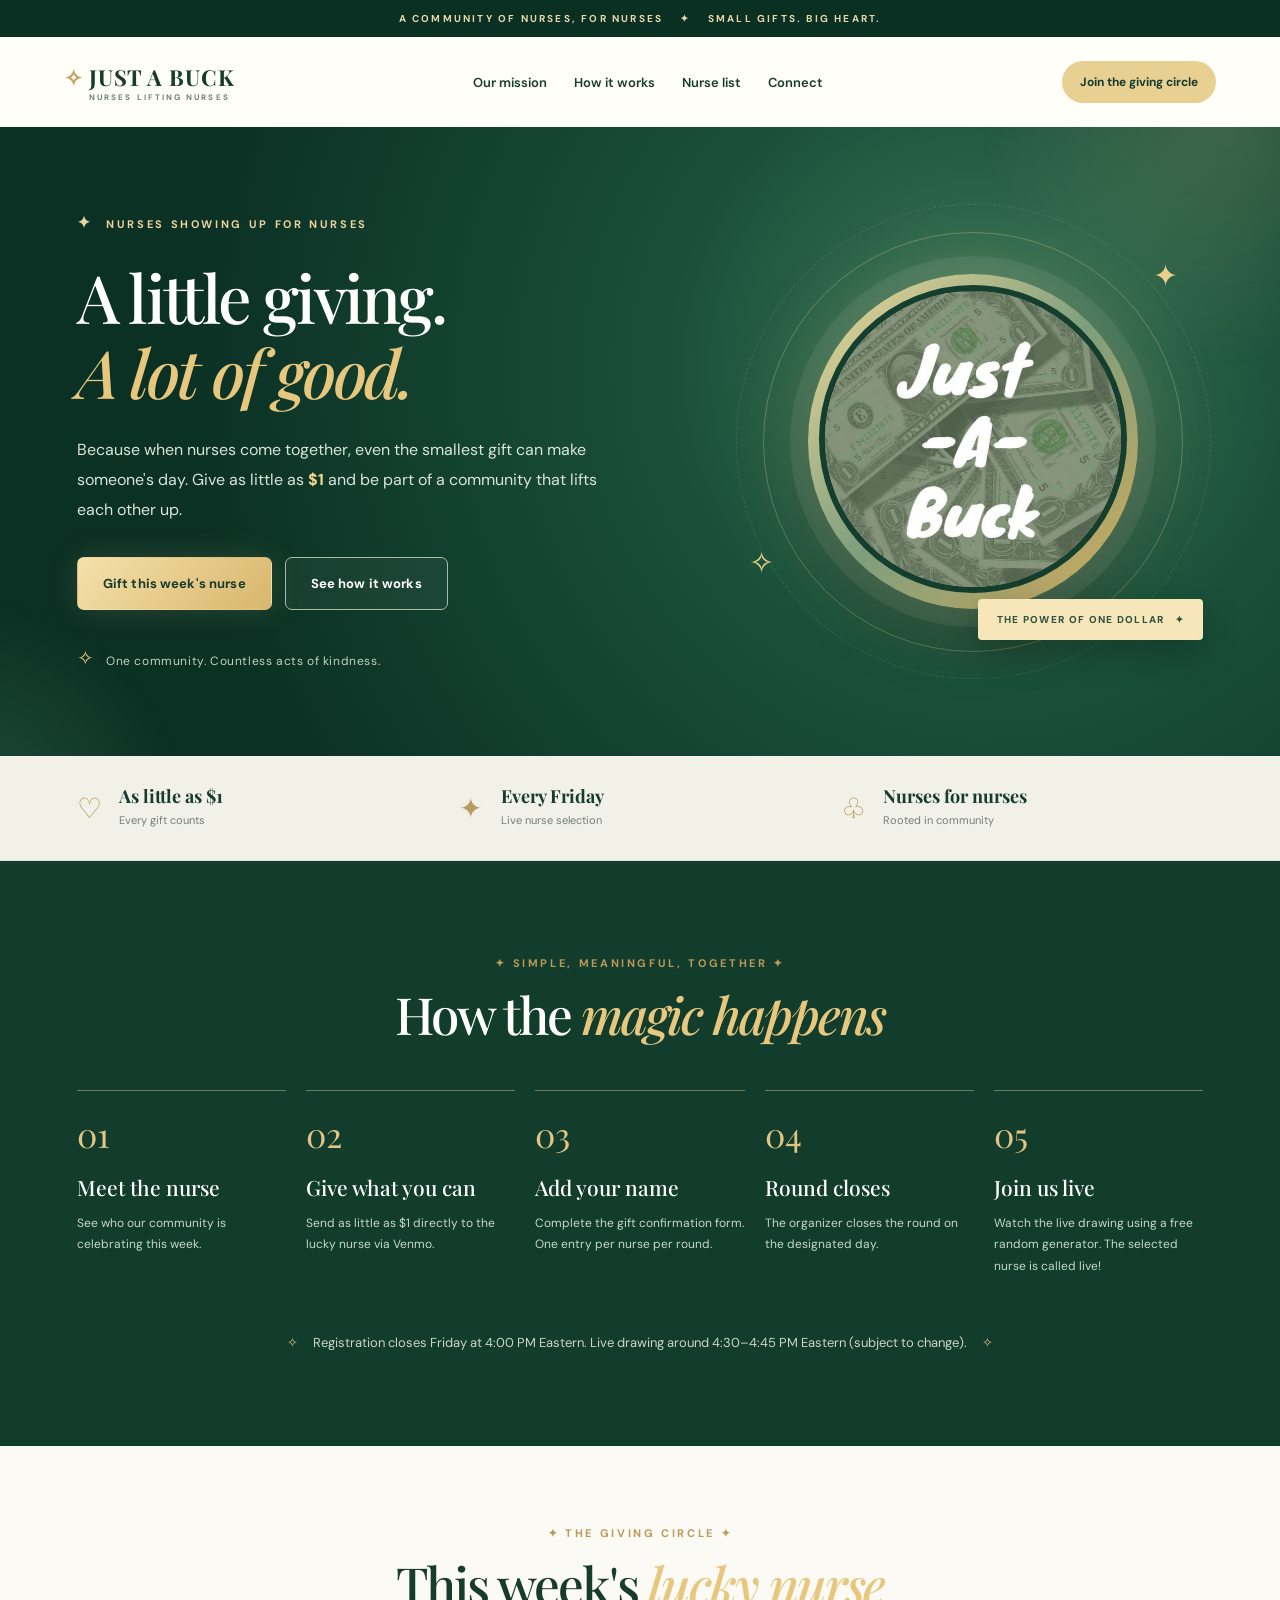
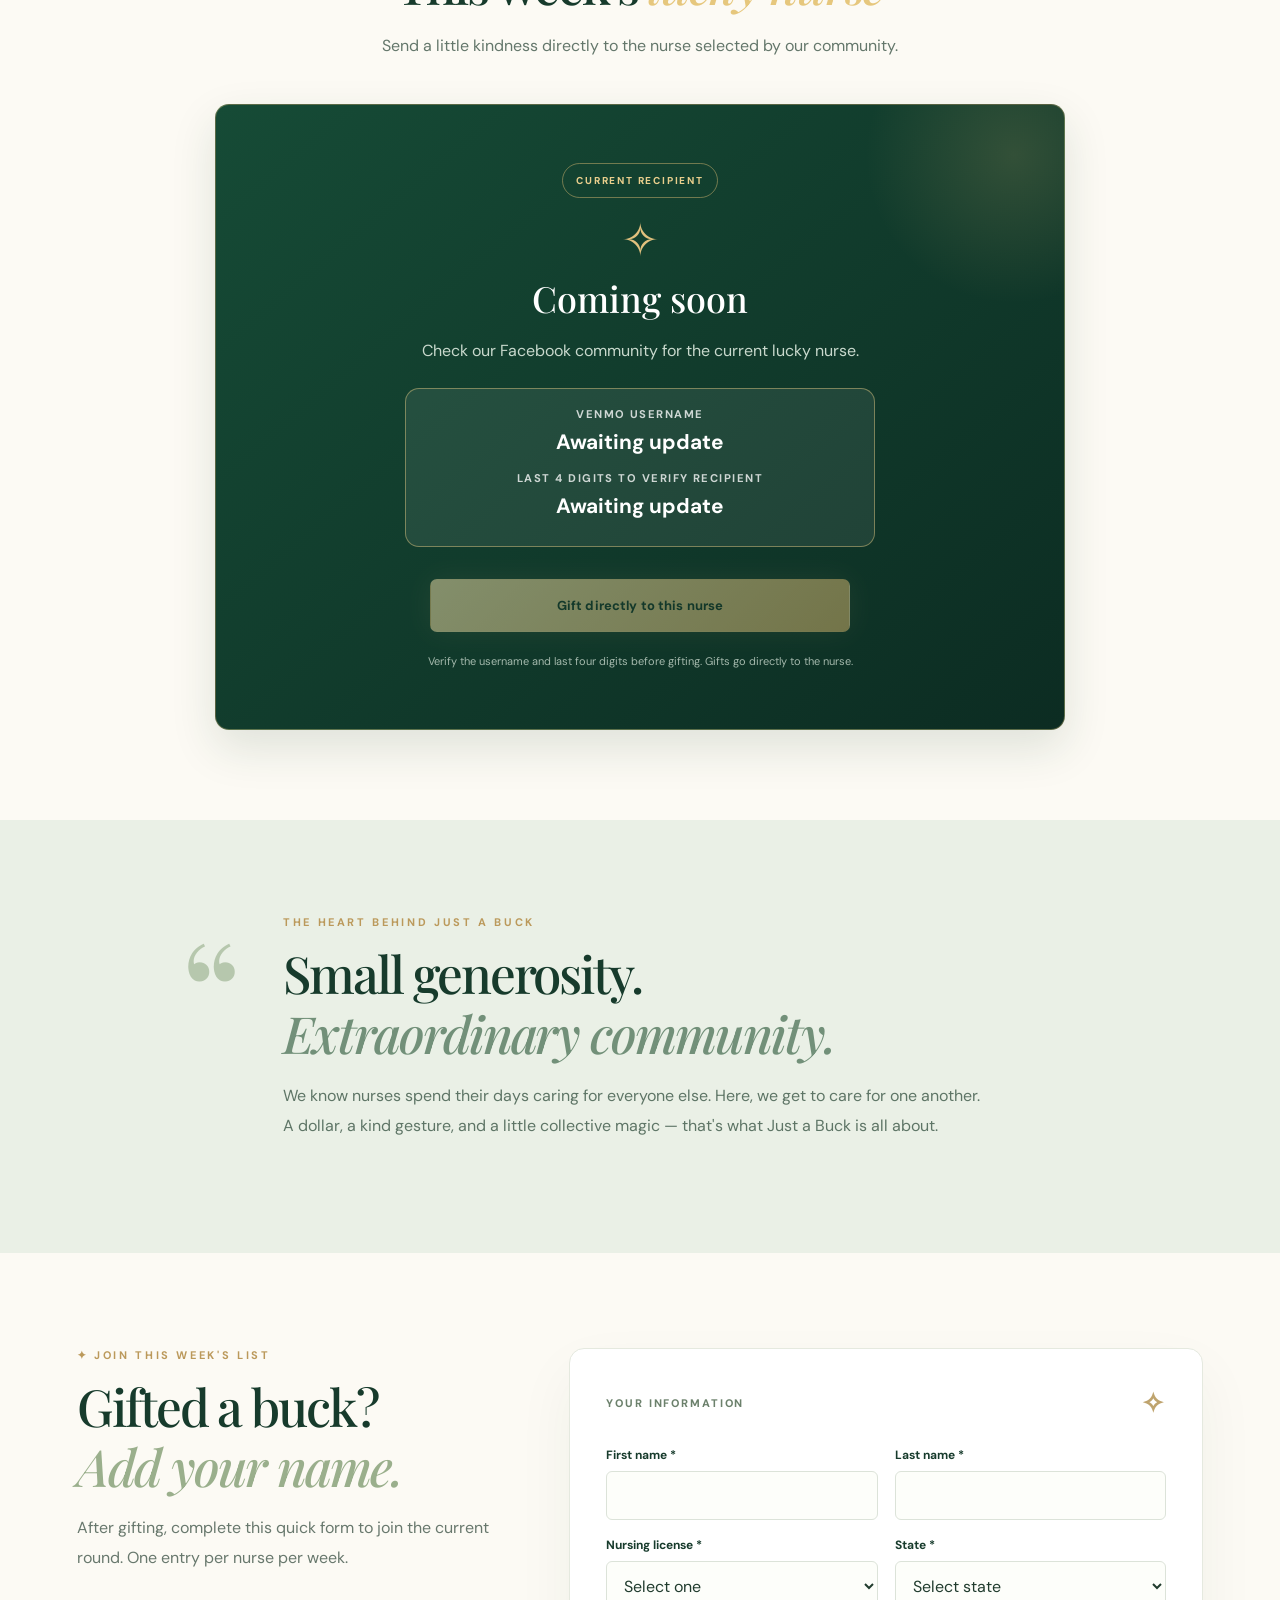
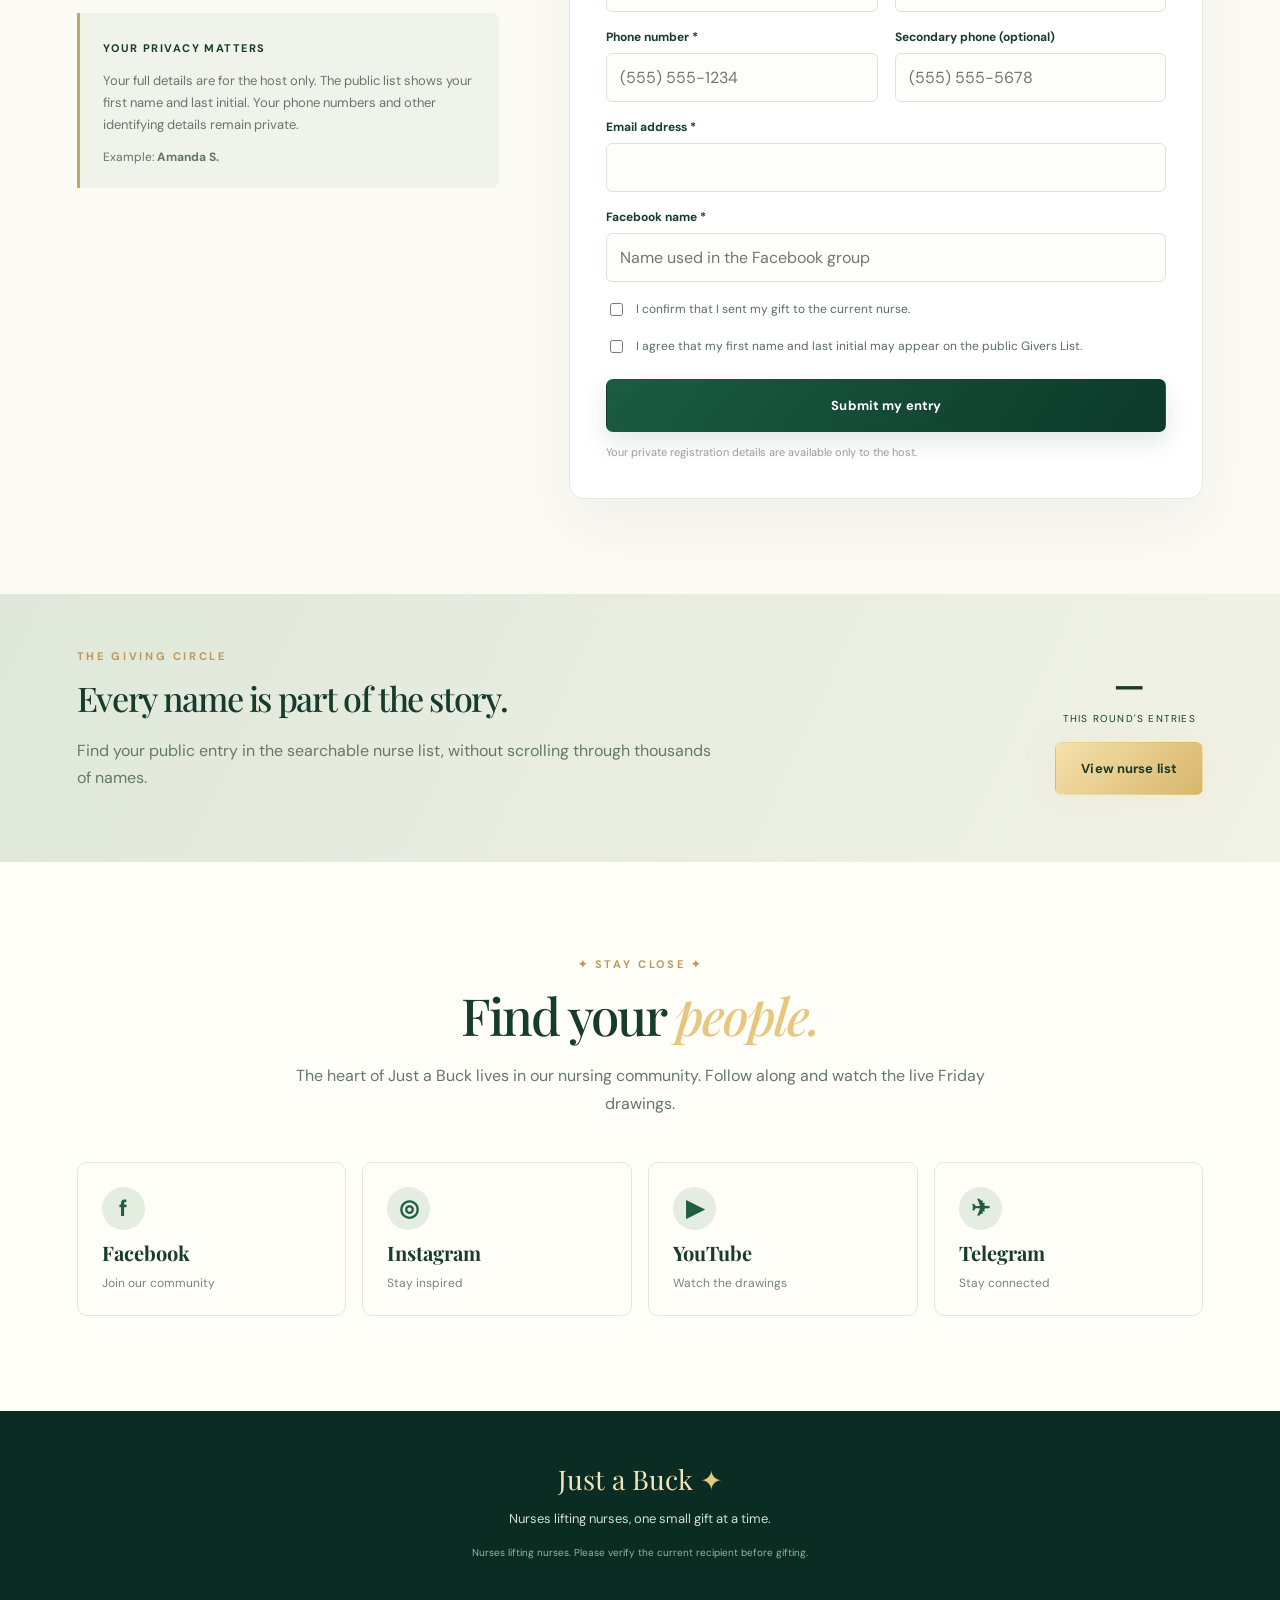
==== commit ee1a8b47: "Update index.html" ====
--- a/just-a-buck-site/index.html
+++ b/just-a-buck-site/index.html
@@ -4,16 +4,20 @@
 <div class="announcement">A COMMUNITY OF NURSES, FOR NURSES <span>✦</span> SMALL GIFTS. BIG HEART.</div>
 <header class="site-header"><a class="brand" href="index.html"><span class="brand-spark">✧</span> JUST A BUCK <small>nurses lifting nurses</small></a><nav aria-label="Main navigation"><a href="#story">Our mission</a><a href="#how">How it works</a><a href="participants.html">Nurse list</a><a href="#connect">Connect</a></nav><a class="header-join" href="#confirm">Join the giving circle</a></header>
 <main>
+<section class="hero"><div class="hero-glow hero-glow-one"></div><div class="hero-glow hero-glow-two"></div><div class="hero-content"><div class="eyebrow"><span class="star">✦</span> NURSES SHOWING UP FOR NURSES</div><h1>A little giving.<br/><em>A lot of good.</em></h1><p>Because when nurses come together, even the smallest gift can make someone's day. Give as little as <strong>$1</strong> and be part of a community that lifts each other up.</p><div class="hero-buttons"><a class="button button-gold" href="#gift">Gift this week's nurse</a><a class="button button-outline" href="#how">See how it works</a></div><div class="hero-note"><span class="twinkle">✧</span> One community. Countless acts of kindness.</div></div><div class="hero-visual"><div class="orbit orbit-one"></div><div class="orbit orbit-two"></div><div class="image-halo"><img alt="Official Just a Buck logo featuring one dollar bills" src="assets/just-a-buck-profile.jpg"/></div><span class="floating-star star-a">✦</span><span class="floating-star star-b">✧</span><div class="image-tag">THE POWER OF ONE DOLLAR <span>✦</span></div></div></section><section aria-label="Community highlights" class="ribbon"><div><span class="ribbon-icon">♡</span><strong>As little as $1</strong><small>Every gift counts</small></div><div><span class="ribbon-icon">✦</span><strong>Every Friday</strong><small>Live nurse selection</small></div><div><span class="ribbon-icon">♧</span><strong>Nurses for nurses</strong><small>Rooted in community</small></div></section><section class="section how-section" id="how"><div class="section-heading"><div class="kicker">✦ SIMPLE, MEANINGFUL, TOGETHER ✦</div><h2>How the <em>magic happens</em></h2></div><div class="steps"><div class="step"><span>01</span><h3>Meet the nurse</h3><p>See who our community is celebrating this week.</p></div><div class="step"><span>02</span><h3>Give what you can</h3><p>Send as little as $1 directly to the lucky nurse via Venmo.</p></div><div class="step"><span>03</span><h3>Add your name</h3><p>Complete the gift confirmation form. One entry per nurse per round.</p></div><div class="step"><span>04</span><h3>Round closes</h3><p>The organizer closes the round on the designated day.</p></div><div class="step"><span>05</span><h3>Join us live</h3><p>Watch the live drawing using a free random generator. The selected nurse is called live!</p></div></div><div class="how-bottom"><span>✧</span> Registration closes Friday at 4:00 PM Eastern. Live drawing around 4:30–4:45 PM Eastern (subject to change). <span>✧</span></div></section><section class="section gift-section" id="gift"><div class="section-heading"><div class="kicker">✦ THE GIVING CIRCLE ✦</div><h2>This week's <em>lucky nurse</em></h2><p>Send a little kindness directly to the nurse selected by our community.</p></div><div class="gift-layout gift-layout-single"><article class="recipient-panel"><div class="panel-light"></div><span class="pill">CURRENT RECIPIENT</span><div class="recipient-ornament">✧</div><h3 id="recipientName">Coming soon</h3><p id="recipientNote">Check our Facebook community for the current lucky nurse.</p><div class="recipient-verification"><span>VENMO USERNAME</span><strong id="recipientVenmoHandle">Awaiting update</strong><span>LAST 4 DIGITS TO VERIFY RECIPIENT</span><strong id="recipientLast4">Awaiting update</strong></div><a aria-disabled="true" class="button button-gold btn-disabled" id="venmoBtn">Gift directly to this nurse</a><p class="recipient-footnote">Verify the username and last four digits before gifting. Gifts go directly to the nurse.</p></article></div></section><section class="section story-section" id="story"><div class="story-inner"><div class="story-mark">“</div><div><div class="kicker">THE HEART BEHIND JUST A BUCK</div><h2>Small generosity.<br/><em>Extraordinary community.</em></h2><p>We know nurses spend their days caring for everyone else. Here, we get to care for one another. A dollar, a kind gesture, and a little collective magic — that's what Just a Buck is all about.</p></div></div></section><section class="section confirm-section" id="confirm"><div class="form-intro"><div class="kicker">✦ JOIN THIS WEEK'S LIST</div><h2>Gifted a buck?<br/><em>Add your name.</em></h2><p>After gifting, complete this quick form to join the current round. One entry per nurse per week.</p><div class="privacy-card"><strong>YOUR PRIVACY MATTERS</strong><p>Your full details are for the host only. The public list shows your first name and last initial. Your phone numbers and other identifying details remain private.</p><div class="sample">Example: <b>Amanda S.</b></div></div></div><div class="form-card"><div class="form-card-header"><span>YOUR INFORMATION</span><span class="form-star">✧</span></div><form id="entryForm"><div class="form-grid">
+<div class="field"><label for="firstName">First name *</label><input autocomplete="given-name" id="firstName" maxlength="60" required=""/></div>
+<div class="field"><label for="lastName">Last name *</label><input autocomplete="family-name" id="lastName" maxlength="60" required=""/></div>
+<div class="field"><label for="license">Nursing license *</label><select id="license" required=""><option value="">Select one</option><option value="RN">RN</option><option value="LPN">LPN</option></select></div>
+<div class="field"><label for="state">State *</label><select id="state" required=""><option value="">Select state</option></select></div>
+<div class="field"><label for="phone">Phone number *</label><input autocomplete="tel" id="phone" placeholder="(555) 555-1234" required="" type="tel"/></div>
+<div class="field"><label for="backupPhone">Secondary phone (optional)</label><input id="backupPhone" placeholder="(555) 555-5678" type="tel"/></div>
+<div class="field full"><label for="email">Email address *</label><input autocomplete="email" id="email" required="" type="email"/></div>
+<div class="field full"><label for="facebookName">Facebook name *</label><input id="facebookName" maxlength="100" placeholder="Name used in the Facebook group" required=""/></div>
+</div>
+<label class="check"><input id="confirmed" required="" type="checkbox"/><span>I confirm that I sent my gift to the current nurse.</span></label>
+<label class="check"><input id="privacy" required="" type="checkbox"/><span>I agree that my first name and last initial may appear on the public Givers List.</span></label>
+<button class="button button-deep form-submit" id="submitEntry" type="submit">Submit my entry</button>
+<div aria-live="polite" class="status hide" id="formStatus" role="status"></div>
+<p class="smallprint">Your private registration details are available only to the host.</p>
+</form></div></section><section class="list-band"><div><div class="kicker">THE GIVING CIRCLE</div><h2>Every name is part of the story.</h2><p>Find your public entry in the searchable nurse list, without scrolling through thousands of names.</p></div><div class="list-band-action"><div class="list-count"><strong id="count">—</strong><small>THIS ROUND'S ENTRIES</small></div><a class="button button-gold" href="participants.html">View nurse list</a></div></section><section class="section connect-section" id="connect"><div class="section-heading"><div class="kicker">✦ STAY CLOSE ✦</div><h2>Find your <em>people.</em></h2><p>The heart of Just a Buck lives in our nursing community. Follow along and watch the live Friday drawings.</p></div><div class="social-grid"><a class="social" id="facebook" rel="noopener noreferrer" target="_blank"><span class="social-symbol">f</span><strong>Facebook</strong><small>Join our community</small></a><a class="social" id="instagram" rel="noopener noreferrer" target="_blank"><span class="social-symbol">◎</span><strong>Instagram</strong><small>Stay inspired</small></a><a class="social" id="youtube" rel="noopener noreferrer" target="_blank"><span class="social-symbol">▶</span><strong>YouTube</strong><small>Watch the drawings</small></a><a class="social" id="telegram" rel="noopener noreferrer" target="_blank"><span class="social-symbol">✈</span><strong>Telegram</strong><small>Stay connected</small></a></div></section></main><footer><div class="footer-brand">Just a Buck <span>✦</span></div><p>Nurses lifting nurses, one small gift at a time.</p><small>Nurses lifting nurses. Please verify the current recipient before gifting.</small></footer><script src="config.js"></script><script src="app.js"></script></body></html>
 
-
-
-
-
-
-
-
-<section class="hero"><div class="hero-glow hero-glow-one"></div><div class="hero-glow hero-glow-two"></div><div class="hero-content"><div class="eyebrow"><span class="star">✦</span> NURSES SHOWING UP FOR NURSES</div><h1>A little giving.<br/><em>A lot of good.</em></h1><p>Because when nurses come together, even the smallest gift can make someone's day. Give as little as <strong>$1</strong> and be part of a community that lifts each other up.</p><div class="hero-buttons"><a class="button button-gold" href="#gift">Gift this week's nurse</a><a class="button button-outline" href="#how">See how it works</a></div><div class="hero-note"><span class="twinkle">✧</span> One community. Countless acts of kindness.</div></div><div class="hero-visual"><div class="orbit orbit-one"></div><div class="orbit orbit-two"></div><div class="image-halo"><img alt="Official Just a Buck logo featuring one dollar bills" src="assets/just-a-buck-profile.jpg"/></div><span class="floating-star star-a">✦</span><span class="floating-star star-b">✧</span><div class="image-tag">THE POWER OF ONE DOLLAR <span>✦</span></div></div></section><section aria-label="Community highlights" class="ribbon"><div><span class="ribbon-icon">♡</span><strong>As little as $1</strong><small>Every gift counts</small></div><div><span class="ribbon-icon">✦</span><strong>Every Friday</strong><small>Live nurse selection</small></div><div><span class="ribbon-icon">♧</span><strong>Nurses for nurses</strong><small>Rooted in community</small></div></section><section class="section how-section" id="how"><div class="section-heading"><div class="kicker">✦ SIMPLE, MEANINGFUL, TOGETHER ✦</div><h2>How the <em>magic happens</em></h2></div><div class="steps"><div class="step"><span>01</span><h3>Meet the nurse</h3><p>See who our community is celebrating this week.</p></div><div class="step"><span>02</span><h3>Give what you can</h3><p>Send as little as $1 directly to the lucky nurse via Venmo.</p></div><div class="step"><span>03</span><h3>Add your name</h3><p>Complete the gift confirmation form. One entry per nurse per round.</p></div><div class="step"><span>04</span><h3>Round closes</h3><p>The organizer closes the round on the designated day.</p></div><div class="step"><span>05</span><h3>Join us live</h3><p>Watch the live drawing using a free random generator. The selected nurse is called live!</p></div></div><div class="how-bottom"><span>✧</span> Registration closes Friday at 4:00 PM Eastern. Live drawing around 4:30–4:45 PM Eastern (subject to change). <span>✧</span></div></section><section class="section gift-section" id="gift"><div class="section-heading"><div class="kicker">✦ THE GIVING CIRCLE ✦</div><h2>This week's <em>lucky nurse</em></h2><p>Send a little kindness directly to the nurse selected by our community.</p></div><div class="gift-layout gift-layout-single"><article class="recipient-panel"><div class="panel-light"></div><span class="pill">CURRENT RECIPIENT</span><div class="recipient-ornament">✧</div><h3 id="recipientName">Coming soon</h3><p id="recipientNote">Check our Facebook community for the current lucky nurse.</p><div class="recipient-verification"><span>VENMO USERNAME</span><strong id="recipientVenmoHandle">Awaiting update</strong><span>LAST 4 DIGITS TO VERIFY RECIPIENT</span><strong id="recipientLast4">Awaiting update</strong></div><a aria-disabled="true" class="button button-gold btn-disabled" id="venmoBtn">Gift directly to this nurse</a><p class="recipient-footnote">Verify the username and last four digits before gifting. Gifts go directly to the nurse.</p></article></div></section><section class="section story-section" id="story"><div class="story-inner"><div class="story-mark">“</div><div><div class="kicker">THE HEART BEHIND JUST A BUCK</div><h2>Small generosity.<br/><em>Extraordinary community.</em></h2><p>We know nurses spend their days caring for everyone else. Here, we get to care for one another. A dollar, a kind gesture, and a little collective magic — that's what Just a Buck is all about.</p></div></div></section><section class="section confirm-section" id="confirm"><div class="form-intro"><div class="kicker">✦ JOIN THIS WEEK'S LIST</div><h2>Gifted a buck?<br/><em>Add your name.</em></h2><p>After gifting, complete this quick form to join the current round. One entry per nurse per week.</p><div class="privacy-card"><strong>YOUR PRIVACY MATTERS</strong><p>Your full details are for the host only. The public list shows only your first name and last initial. Your phone numbers and other identifying details remain private.</p><div class="sample">Example: <b>Amanda S.</b></div></div></div><div class="form-card"><div class="form-card-header"><span>YOUR INFORMATION</span><span class="form-star">✧</span></div><div class="registration-embed">
-  <iframe title="Just a Buck Nurse Registration" src="https://script.google.com/macros/s/AKfycbyVaNl_yxhxPT8S7AUK1Ynm6e-8dVBWQygdosabL3VVbcTFJmKufuw9pwcM6tPqfe9tow/exec" width="100%" height="900" style="border:0;width:100%;background:#fffdf8;" loading="lazy"></iframe>
-  <p class="smallprint">Having trouble viewing the form? <a href="https://script.google.com/macros/s/AKfycbyVaNl_yxhxPT8S7AUK1Ynm6e-8dVBWQygdosabL3VVbcTFJmKufuw9pwcM6tPqfe9tow/exec" target="_blank" rel="noopener noreferrer">Open registration in a new tab</a>.</p>
-</div></div></section><section class="list-band"><div><div class="kicker">THE GIVING CIRCLE</div><h2>Every name is part of the story.</h2><p>Find your public entry in the searchable nurse list, without scrolling through thousands of names.</p></div><div class="list-band-action"><div class="list-count"><strong id="count">—</strong><small>THIS ROUND'S ENTRIES</small></div><a class="button button-gold" href="participants.html">View nurse list</a></div></section><section class="section connect-section" id="connect"><div class="section-heading"><div class="kicker">✦ STAY CLOSE ✦</div><h2>Find your <em>people.</em></h2><p>The heart of Just a Buck lives in our nursing community. Follow along and watch the live Friday drawings.</p></div><div class="social-grid"><a class="social" id="facebook" rel="noopener noreferrer" target="_blank"><span class="social-symbol">f</span><strong>Facebook</strong><small>Join our community</small></a><a class="social" id="instagram" rel="noopener noreferrer" target="_blank"><span class="social-symbol">◎</span><strong>Instagram</strong><small>Stay inspired</small></a><a class="social" id="youtube" rel="noopener noreferrer" target="_blank"><span class="social-symbol">▶</span><strong>YouTube</strong><small>Watch the drawings</small></a><a class="social" id="telegram" rel="noopener noreferrer" target="_blank"><span class="social-symbol">✈</span><strong>Telegram</strong><small>Stay connected</small></a></div></section></main><footer><div class="footer-brand">Just a Buck <span>✦</span></div><p>Nurses lifting nurses, one small gift at a time.</p><small>Nurses lifting nurses, one gift at a time.</small></footer><script src="config.js"></script><script src="app.js"></script></body></html>
-
